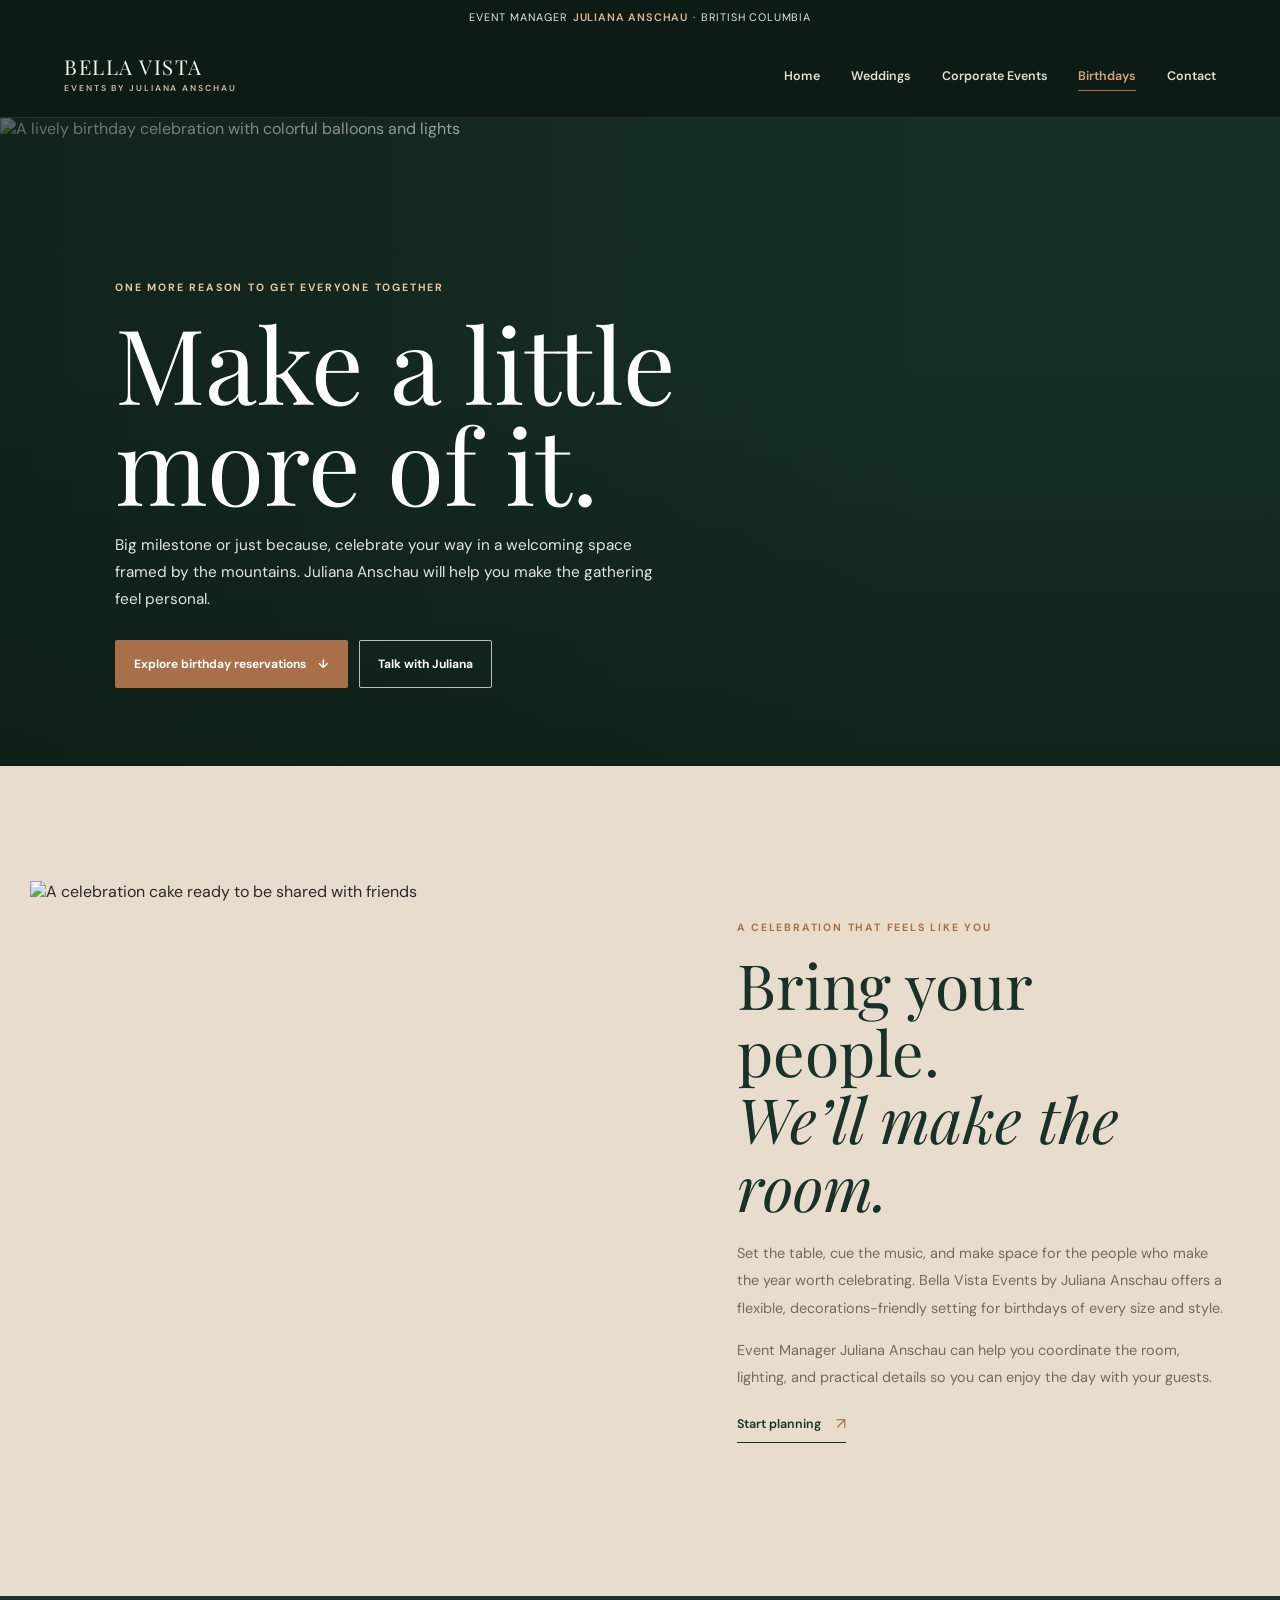
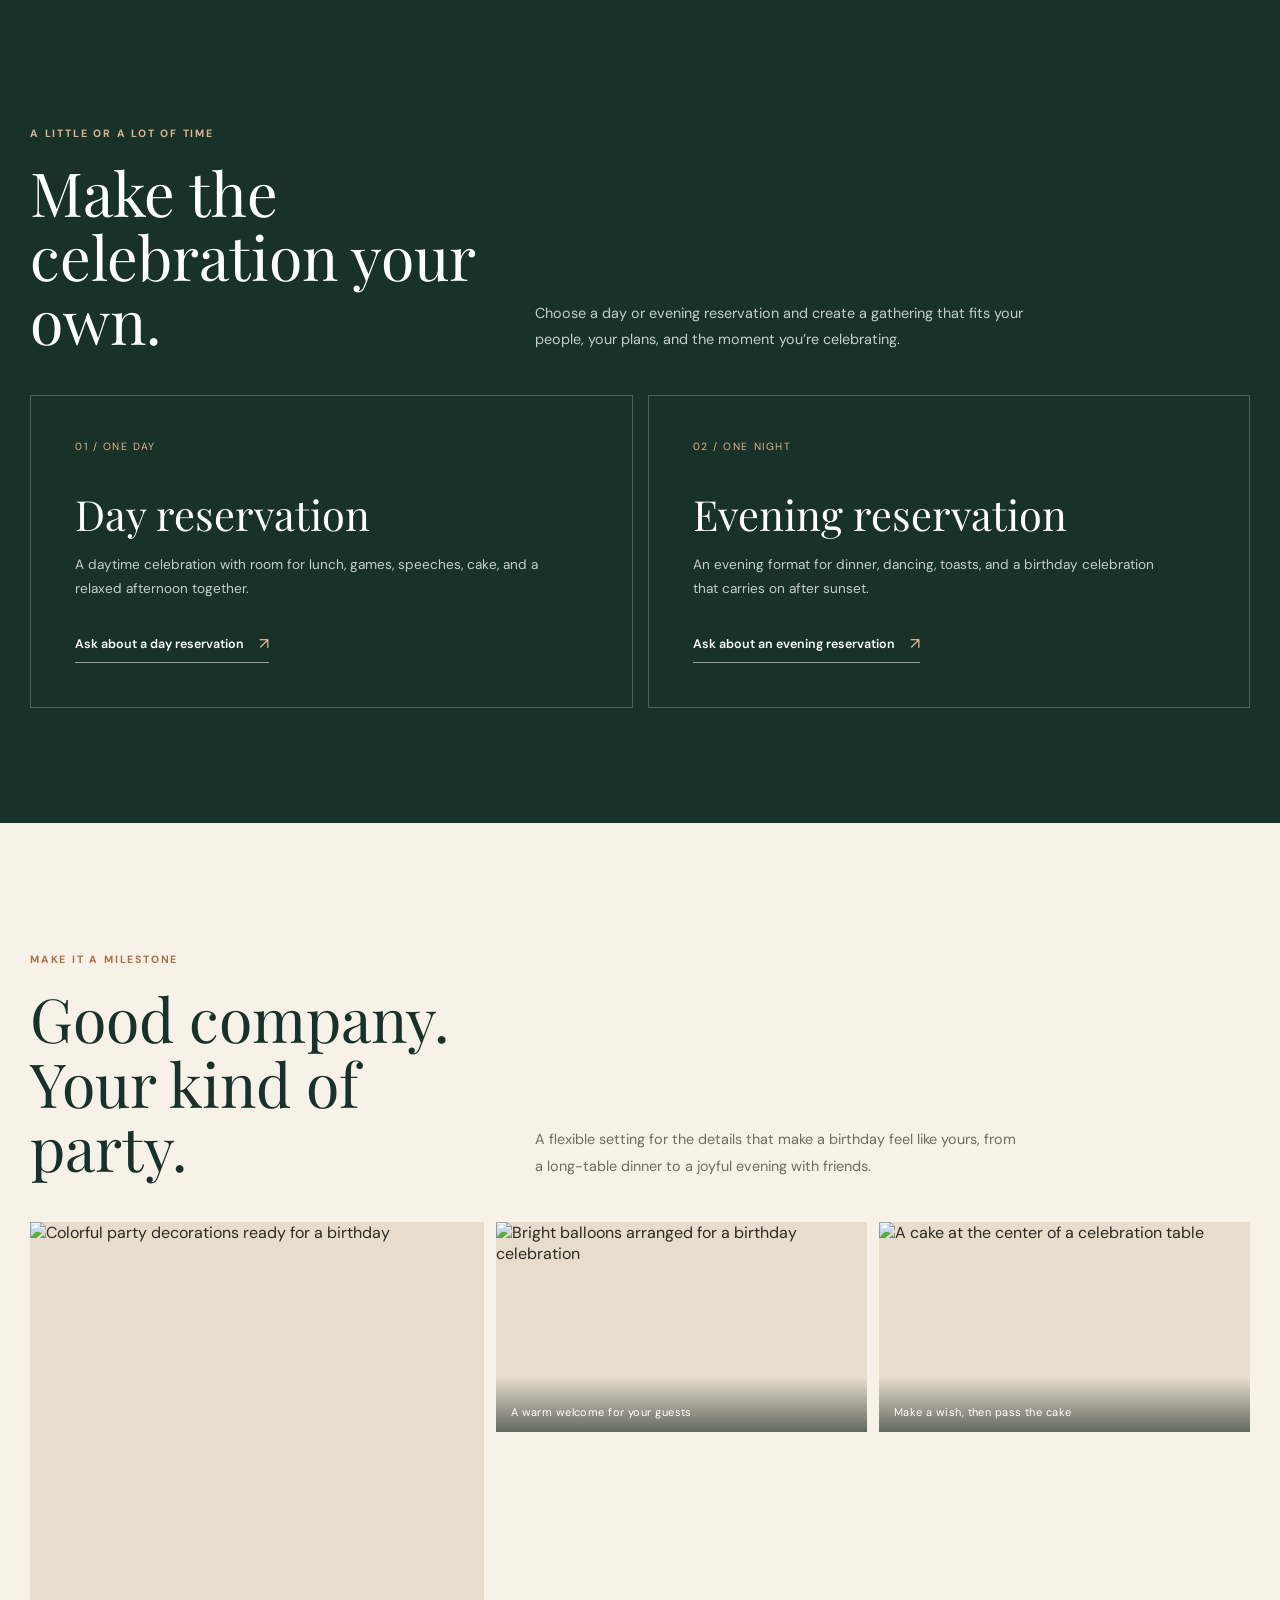
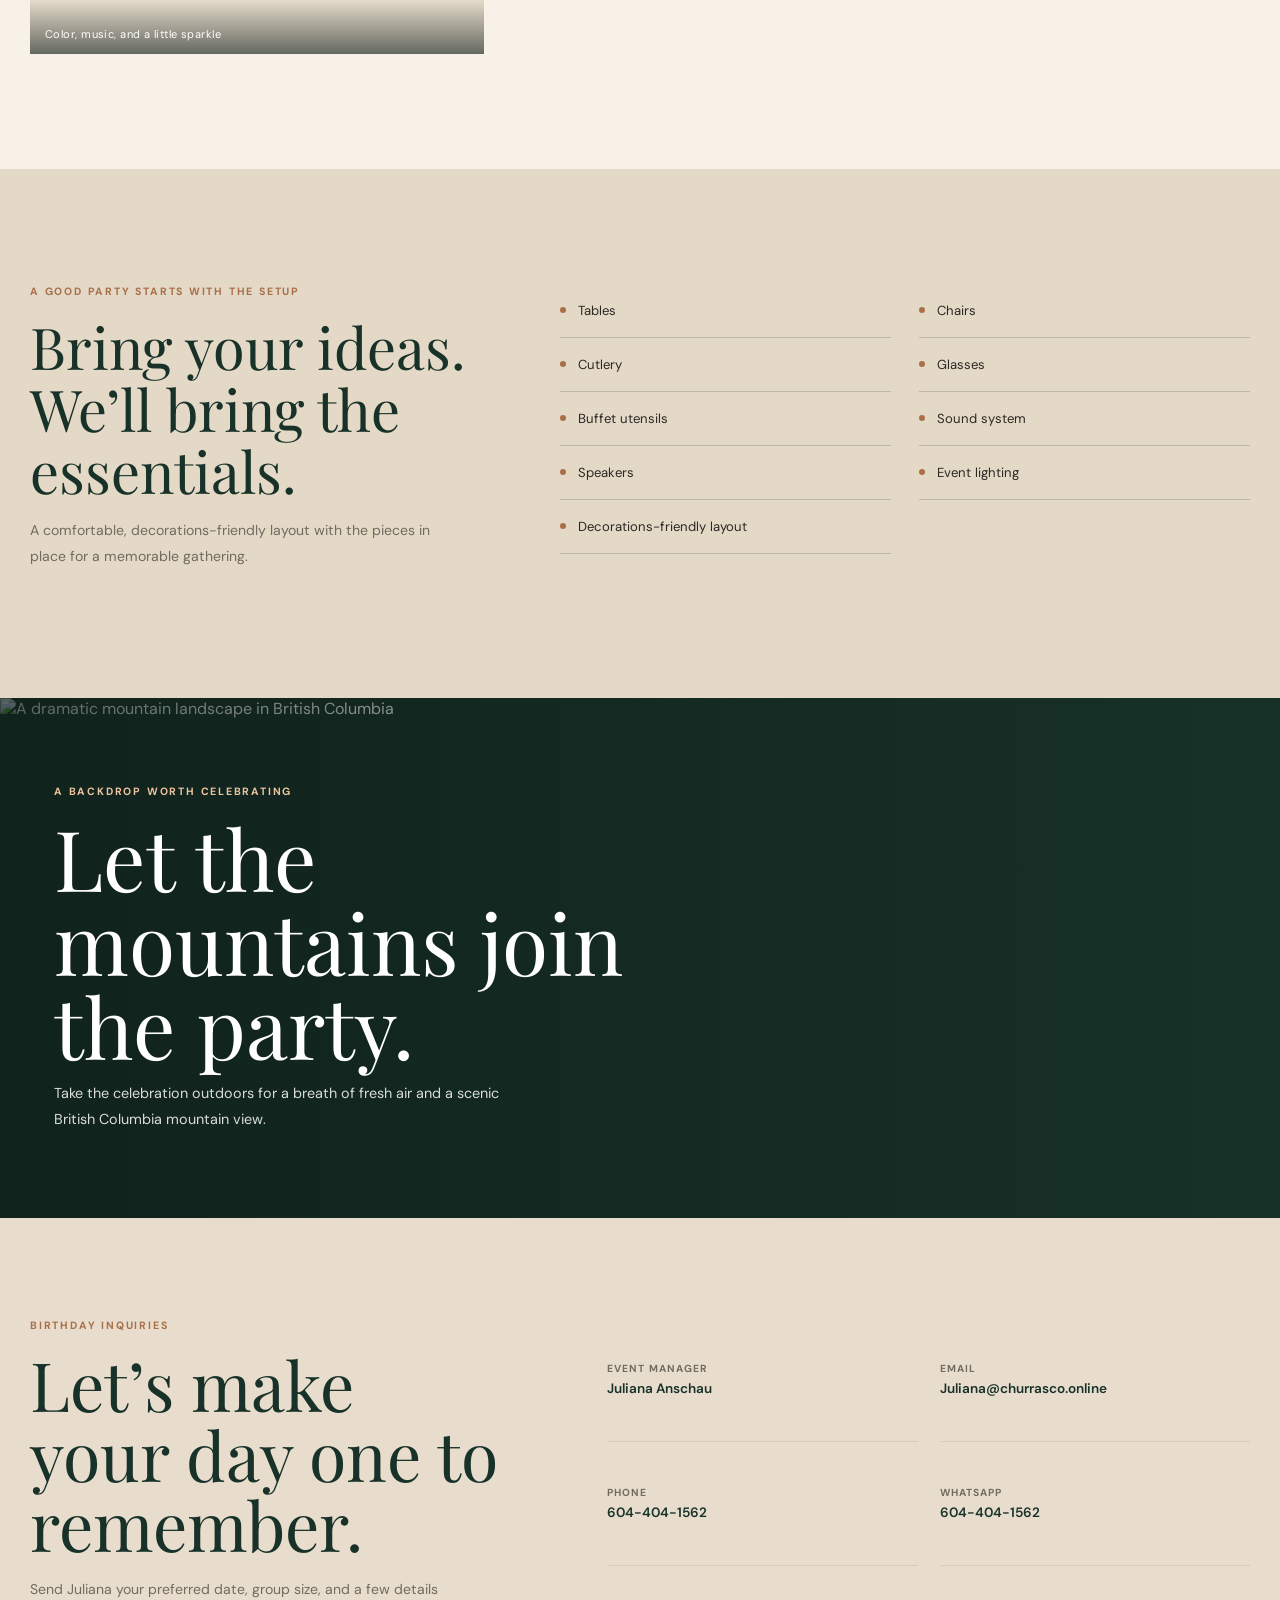
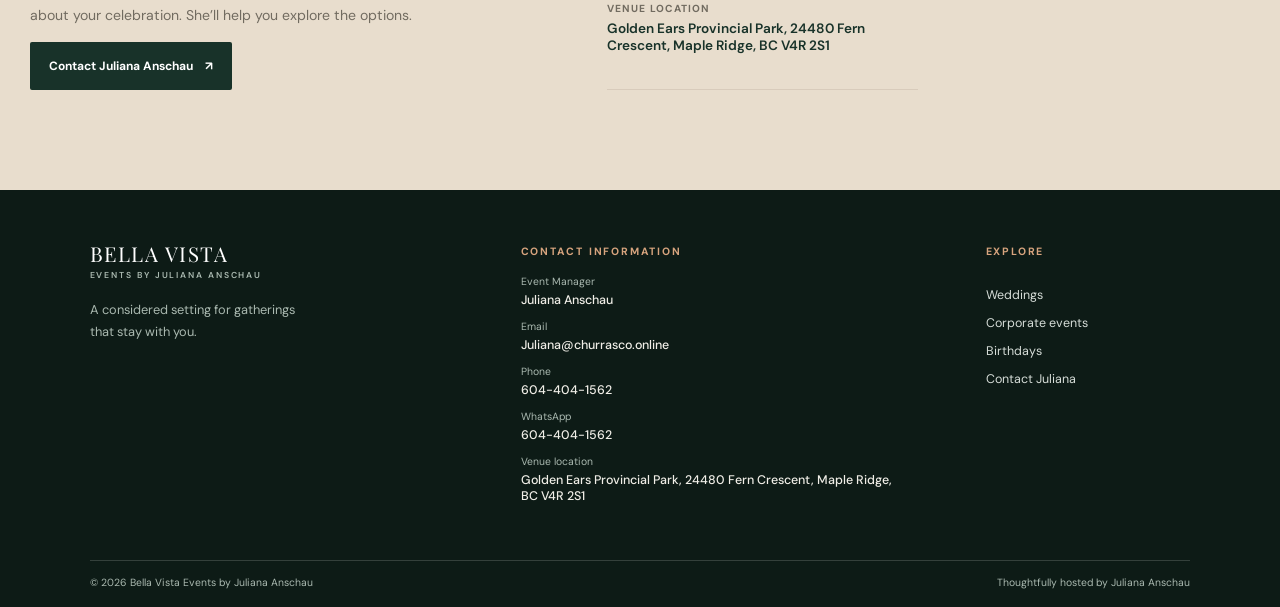
==== birthdays.html @ 1ad4fa15 "Update Daymark interface and add events functionality" ====
<!DOCTYPE html>
<html lang="en">
<head>
  <meta charset="UTF-8" />
  <meta name="viewport" content="width=device-width, initial-scale=1.0" />
  <meta name="theme-color" content="#172e27" />
  <meta name="description" content="Celebrate a milestone at Alder & Summit, a British Columbia birthday venue with mountain views and thoughtful event support from Juliana Anschau." />
  <title>Birthdays | Alder & Summit</title>
  <link rel="preconnect" href="https://fonts.googleapis.com" />
  <link rel="preconnect" href="https://fonts.gstatic.com" crossorigin />
  <link href="https://fonts.googleapis.com/css2?family=DM+Sans:wght@400;500;600;700&family=Playfair+Display:wght@400;500;600&display=swap" rel="stylesheet" />
  <link rel="stylesheet" href="venue.css" />
</head>
<body>
  <div class="manager-banner">Event Manager <strong>Juliana Anschau</strong><span> · </span>British Columbia</div>
  <header class="site-header">
    <a class="wordmark" href="index.html" aria-label="Alder and Summit home"><span class="wordmark-main">ALDER <i>&</i> SUMMIT</span><span class="wordmark-sub">BRITISH COLUMBIA</span></a>
    <button class="menu-toggle" type="button" aria-expanded="false" aria-controls="mainNav"><span class="menu-icon" aria-hidden="true"></span><span>Menu</span></button>
    <nav class="main-nav" id="mainNav" aria-label="Main navigation"><a href="index.html">Home</a><a href="weddings.html">Weddings</a><a href="corporate.html">Corporate Events</a><a class="is-current" href="birthdays.html" aria-current="page">Birthdays</a><a href="contact.html">Contact</a></nav>
  </header>
  <main>
    <section class="page-hero">
      <img src="https://images.unsplash.com/photo-1530103862676-de8c9debad1d?auto=format&amp;fit=crop&amp;w=2200&amp;q=90" alt="A lively birthday celebration with colorful balloons and lights" fetchpriority="high" />
      <div class="page-hero-content"><p class="eyebrow">ONE MORE REASON TO GET EVERYONE TOGETHER</p><h1>Make a little<br />more of it.</h1><p>Big milestone or just because, celebrate your way in a welcoming space framed by the mountains. Juliana Anschau will help you make the gathering feel personal.</p><div class="hero-actions"><a class="button" href="#packages">Explore birthday reservations <span aria-hidden="true">↓</span></a><a class="button button-outline" href="#contact">Talk with Juliana</a></div></div>
    </section>

    <section class="content-section story-section"><div class="section-inner story-grid"><img class="story-image" src="https://images.unsplash.com/photo-1464366400600-7168b8af9bc3?auto=format&amp;fit=crop&amp;w=1200&amp;q=85" alt="A celebration cake ready to be shared with friends" loading="lazy" /><div class="story-copy"><p class="eyebrow">A CELEBRATION THAT FEELS LIKE YOU</p><h2>Bring your people.<br /><em>We’ll make the room.</em></h2><p>Set the table, cue the music, and make space for the people who make the year worth celebrating. Alder & Summit offers a flexible, decorations-friendly setting for birthdays of every size and style.</p><p>Event Manager Juliana Anschau can help you coordinate the room, lighting, and practical details so you can enjoy the day with your guests.</p><a class="text-link text-link-dark" href="contact.html?event=birthday">Start planning <b aria-hidden="true">↗</b></a></div></div></section>

    <section class="content-section packages-section" id="packages"><div class="section-inner"><div class="section-heading"><p class="eyebrow">A LITTLE OR A LOT OF TIME</p><h2>Make the celebration your own.</h2><p class="section-heading-copy">Choose a day or evening reservation and create a gathering that fits your people, your plans, and the moment you’re celebrating.</p></div><div class="package-grid"><article class="package-card"><span class="package-number">01 / ONE DAY</span><h3>Day reservation</h3><p>A daytime celebration with room for lunch, games, speeches, cake, and a relaxed afternoon together.</p><a class="text-link" href="contact.html?event=birthday&amp;package=one-day">Ask about a day reservation <b aria-hidden="true">↗</b></a></article><article class="package-card"><span class="package-number">02 / ONE NIGHT</span><h3>Evening reservation</h3><p>An evening format for dinner, dancing, toasts, and a birthday celebration that carries on after sunset.</p><a class="text-link" href="contact.html?event=birthday&amp;package=one-night">Ask about an evening reservation <b aria-hidden="true">↗</b></a></article></div></div></section>

    <section class="content-section gallery-section"><div class="section-inner"><div class="section-heading"><p class="eyebrow">MAKE IT A MILESTONE</p><h2>Good company. Your kind of party.</h2><p class="section-heading-copy">A flexible setting for the details that make a birthday feel like yours, from a long-table dinner to a joyful evening with friends.</p></div><div class="gallery-grid"><figure><img src="https://images.unsplash.com/photo-1513151233558-d860c5398176?auto=format&amp;fit=crop&amp;w=1200&amp;q=85" alt="Colorful party decorations ready for a birthday" loading="lazy" /><figcaption>Color, music, and a little sparkle</figcaption></figure><figure><img src="https://images.unsplash.com/photo-1530103862676-de8c9debad1d?auto=format&amp;fit=crop&amp;w=900&amp;q=85" alt="Bright balloons arranged for a birthday celebration" loading="lazy" /><figcaption>A warm welcome for your guests</figcaption></figure><figure><img src="https://images.unsplash.com/photo-1464366400600-7168b8af9bc3?auto=format&amp;fit=crop&amp;w=900&amp;q=85" alt="A cake at the center of a celebration table" loading="lazy" /><figcaption>Make a wish, then pass the cake</figcaption></figure></div></div></section>

    <section class="content-section amenities-section"><div class="section-inner amenity-layout"><div class="amenity-intro"><p class="eyebrow">A GOOD PARTY STARTS WITH THE SETUP</p><h2>Bring your ideas. We’ll bring the essentials.</h2><p>A comfortable, decorations-friendly layout with the pieces in place for a memorable gathering.</p></div><ul class="amenity-list"><li>Tables</li><li>Chairs</li><li>Cutlery</li><li>Glasses</li><li>Buffet utensils</li><li>Sound system</li><li>Speakers</li><li>Event lighting</li><li>Decorations-friendly layout</li></ul></div></section>

    <section class="mountain-section"><img src="https://images.unsplash.com/photo-1500530855697-b586d89ba3ee?auto=format&amp;fit=crop&amp;w=2000&amp;q=85" alt="A dramatic mountain landscape in British Columbia" loading="lazy" /><div class="mountain-copy"><p class="eyebrow">A BACKDROP WORTH CELEBRATING</p><h2>Let the mountains join the party.</h2><p>Take the celebration outdoors for a breath of fresh air and a scenic British Columbia mountain view.</p></div></section>

    <section class="contact-section" id="contact"><div class="contact-layout section-inner"><div class="contact-copy"><p class="eyebrow">BIRTHDAY INQUIRIES</p><h2>Let’s make your day one to remember.</h2><p>Send Juliana your preferred date, group size, and a few details about your celebration. She’ll help you explore the options.</p><a class="button button-dark" href="contact.html?event=birthday">Contact Juliana Anschau <span aria-hidden="true">↗</span></a></div><ul class="contact-details" aria-label="Contact Information"><li><span>Event Manager</span><strong>Juliana Anschau</strong></li><li><span>Email</span><a href="mailto:?subject=Birthday%20inquiry">[insert email address]</a></li><li><span>Phone</span><a href="tel:">[insert phone number]</a></li><li><span>WhatsApp</span><a href="https://wa.me/" target="_blank" rel="noopener">[insert WhatsApp number]</a></li><li><span>Venue location</span><strong>[insert location], British Columbia</strong></li></ul></div></section>
  </main>
  <footer class="site-footer"><div class="footer-main"><div class="footer-brand"><a class="wordmark wordmark-light" href="index.html"><span class="wordmark-main">ALDER <i>&</i> SUMMIT</span><span class="wordmark-sub">BRITISH COLUMBIA</span></a><p>A considered setting for gatherings that stay with you.</p></div><div class="footer-contact"><p class="eyebrow">CONTACT INFORMATION</p><p><span>Event Manager</span><strong>Juliana Anschau</strong></p><p><span>Email</span><strong>[insert email address]</strong></p><p><span>Phone</span><strong>[insert phone number]</strong></p><p><span>WhatsApp</span><strong>[insert WhatsApp number]</strong></p><p><span>Venue location</span><strong>[insert location], British Columbia</strong></p></div><div class="footer-links"><p class="eyebrow">EXPLORE</p><a href="weddings.html">Weddings</a><a href="corporate.html">Corporate events</a><a href="birthdays.html">Birthdays</a><a href="contact.html">Contact Juliana</a></div></div><div class="footer-bottom"><span>© <span data-year></span> Alder & Summit</span><span>Thoughtfully hosted by Juliana Anschau</span></div></footer>
  <script src="site.js"></script>
</body>
</html>
---- venue.css ----
:root {
  color-scheme: light;
  --forest: #183229;
  --forest-deep: #0d1b16;
  --moss: #655b4b;
  --copper: #a96f49;
  --coral: #b66c55;
  --ink: #2b2924;
  --muted: #716b60;
  --paper: #f7f1e7;
  --linen: #e8ddcd;
  --line: #d8cbbb;
  font-family: "DM Sans", sans-serif;
  color: var(--ink);
  background: var(--paper);
  font-synthesis: none;
  text-rendering: optimizeLegibility;
}

*, *::before, *::after { box-sizing: border-box; }
html { scroll-behavior: smooth; }
body { min-width: 320px; margin: 0; background: var(--paper); }
img { display: block; width: 100%; }
a { color: inherit; }
button, input, select, textarea { font: inherit; }
button, select { cursor: pointer; }
a:focus-visible, button:focus-visible, input:focus-visible, select:focus-visible, textarea:focus-visible { outline: 3px solid #d5a77f; outline-offset: 3px; }

.manager-banner {
  display: flex;
  min-height: 34px;
  align-items: center;
  justify-content: center;
  gap: 5px;
  padding: 6px 16px;
  background: var(--forest-deep);
  color: #e7e5d9;
  font-size: 0.68rem;
  letter-spacing: 0.075em;
  text-align: center;
  text-transform: uppercase;
}
.manager-banner strong { color: #e1b58d; font-weight: 600; }

.site-header {
  position: relative;
  z-index: 5;
  display: flex;
  min-height: 84px;
  align-items: center;
  justify-content: space-between;
  gap: 30px;
  padding: 12px clamp(22px, 5vw, 78px);
  border-bottom: 1px solid rgb(255 255 255 / 10%);
  background: var(--forest-deep);
}
.wordmark { display: inline-flex; flex-direction: column; gap: 4px; color: var(--paper); text-decoration: none; }
.wordmark-main { font-family: "Playfair Display", Georgia, serif; font-size: 1.28rem; letter-spacing: 0.075em; line-height: 1; }
.wordmark-main i { color: var(--copper); font-style: normal; }
.wordmark-sub { color: #c9bba8; font-size: 0.54rem; font-weight: 600; letter-spacing: 0.22em; }
.main-nav { display: flex; align-items: center; gap: clamp(16px, 2.4vw, 34px); }
.main-nav a { position: relative; padding: 8px 0; color: #e5ddd1; font-size: 0.78rem; font-weight: 600; text-decoration: none; transition: color 160ms ease; }
.main-nav a:hover, .main-nav a.is-current { color: #d7a477; }
.main-nav a.is-current::after { position: absolute; right: 0; bottom: 1px; left: 0; height: 1px; background: var(--copper); content: ""; }
.menu-toggle { display: none; }

.home-intro {
  display: grid;
  grid-template-columns: minmax(0, 1.35fr) minmax(230px, 0.65fr);
  align-items: end;
  gap: 50px;
  max-width: none;
  margin: 0;
  padding: clamp(48px, 7vw, 96px) clamp(24px, 8vw, 128px) clamp(34px, 5vw, 62px);
  background: var(--forest);
}
.eyebrow { margin: 0 0 15px; color: var(--copper); font-size: 0.66rem; font-weight: 700; letter-spacing: 0.17em; line-height: 1.5; text-transform: uppercase; }
h1, h2, h3, h4, p { margin-top: 0; }
h1, h2, h3 { font-family: "Playfair Display", Georgia, serif; font-weight: 400; letter-spacing: 0; }
.home-intro .eyebrow { color: #d7a477; }
.home-intro h1 { max-width: 780px; margin-bottom: 0; color: var(--paper); font-size: 5.25rem; line-height: 0.99; }
.home-intro h1 em { color: #d3a078; font-weight: 400; }
.host-note h2 em { color: var(--copper); font-weight: 400; }
.home-intro-copy { max-width: 360px; margin: 0 0 7px; color: #d3c9ba; font-size: 0.93rem; line-height: 1.8; }

.event-grid { display: grid; grid-template-columns: repeat(3, minmax(0, 1fr)); gap: 12px; padding: 0 12px; }
.event-card { position: relative; display: flex; min-height: min(57vw, 570px); flex-direction: column; justify-content: space-between; overflow: hidden; background: var(--forest); color: #fff; text-decoration: none; isolation: isolate; }
.event-card::after { position: absolute; z-index: -1; inset: 0; background: linear-gradient(180deg, rgb(9 20 17 / 12%) 0%, rgb(10 24 20 / 4%) 28%, rgb(10 24 20 / 78%) 100%); content: ""; transition: background 250ms ease; }
.event-card img { position: absolute; z-index: -2; inset: 0; width: 100%; height: 100%; object-fit: cover; transition: transform 650ms cubic-bezier(.2,.7,.2,1); }
.event-card:hover img { transform: scale(1.045); }
.event-card-index { padding: 25px 27px; color: #fff; font-size: 0.62rem; font-weight: 600; letter-spacing: 0.15em; }
.event-card-content { padding: 24px clamp(18px, 2.6vw, 36px) 32px; }
.event-card-content p { margin: 0 0 9px; color: #ead9c8; font-size: 0.72rem; letter-spacing: 0.09em; text-transform: uppercase; }
.event-card h2 { margin: 0 0 22px; color: #fff; font-size: 3rem; line-height: 1.02; }
.text-link { display: inline-flex; min-height: 37px; align-items: center; gap: 15px; border-bottom: 1px solid rgb(255 255 255 / 55%); color: #fff; font-size: 0.78rem; font-weight: 600; text-decoration: none; transition: gap 160ms ease; }
.text-link:hover { gap: 21px; }
.text-link b { color: #e9bd96; font-size: 1rem; font-weight: 400; }

.host-note { display: grid; grid-template-columns: 1.05fr 0.95fr; align-items: center; gap: clamp(36px, 8vw, 120px); max-width: 1380px; margin: 0 auto; padding: clamp(64px, 10vw, 140px) clamp(24px, 8vw, 120px); }
.host-note-image { position: relative; min-height: 430px; }
.host-note-image img { position: absolute; inset: 0; height: 100%; object-fit: cover; }
.host-note-image span { position: absolute; right: 0; bottom: 0; max-width: 100%; padding: 12px 15px; background: var(--forest-deep); color: white; font-size: 0.6rem; letter-spacing: 0.12em; line-height: 1.6; text-align: right; }
.host-note-image span a { color: inherit; }
.host-note-copy { max-width: 460px; }
.host-note h2 { margin-bottom: 22px; color: var(--forest); font-size: 3.65rem; line-height: 1.1; }
.host-note-copy > p:not(.eyebrow) { margin-bottom: 24px; color: var(--muted); font-size: 0.9rem; line-height: 1.9; }
.text-link-dark { border-color: var(--forest); color: var(--forest); }
.text-link-dark b { color: var(--copper); }

/* Shared event-page structure */
.page-hero { position: relative; display: flex; min-height: min(72vh, 760px); align-items: flex-end; overflow: hidden; background: var(--forest); color: #fff; isolation: isolate; }
.page-hero::after { position: absolute; z-index: -1; inset: 0; background: linear-gradient(90deg, rgb(12 27 22 / 65%) 0%, rgb(12 27 22 / 18%) 72%), linear-gradient(0deg, rgb(12 27 22 / 56%) 0%, transparent 62%); content: ""; }
.page-hero > img { position: absolute; z-index: -2; inset: 0; width: 100%; height: 100%; object-fit: cover; }
.page-hero-content { width: min(100%, 1440px); margin: 0 auto; padding: 80px clamp(24px, 9vw, 136px) 78px; }
.page-hero .eyebrow { color: #edc49f; }
.page-hero h1 { max-width: 780px; margin: 0 0 18px; color: #fff; font-size: 6.5rem; line-height: 0.98; }
.page-hero-content > p:not(.eyebrow) { max-width: 560px; margin-bottom: 27px; color: rgb(255 255 255 / 88%); font-size: 0.96rem; line-height: 1.75; }
.hero-actions { display: flex; flex-wrap: wrap; gap: 11px; }
.button { display: inline-flex; min-height: 48px; align-items: center; justify-content: center; gap: 12px; padding: 12px 18px; border: 1px solid transparent; border-radius: 2px; background: var(--copper); color: white; font-size: 0.75rem; font-weight: 700; text-align: center; text-decoration: none; transition: background 160ms ease, color 160ms ease, border-color 160ms ease; }
.button:hover { background: #865538; }
.button-outline { border-color: rgb(255 255 255 / 70%); background: transparent; }
.button-outline:hover { border-color: #fff; background: #fff; color: var(--forest); }
.button-dark { background: var(--forest); }
.button-dark:hover { background: var(--forest-deep); }

.content-section { padding: clamp(65px, 9vw, 120px) 24px; }
.section-inner { width: min(100%, 1220px); margin: 0 auto; }
.section-heading { display: grid; grid-template-columns: 0.78fr 1.22fr; align-items: end; gap: 48px; margin-bottom: 42px; }
.section-heading h2 { max-width: 530px; margin: 0; color: var(--forest); font-size: 3.8rem; line-height: 1.06; }
.section-heading-copy { max-width: 490px; margin: 0; color: var(--muted); font-size: 0.9rem; line-height: 1.85; }
.section-heading .eyebrow { grid-column: 1 / -1; margin-bottom: -30px; }
.story-section { background: var(--linen); }
.story-grid { display: grid; grid-template-columns: 1fr 0.85fr; align-items: center; gap: clamp(40px, 8vw, 120px); }
.story-image { height: min(57vw, 600px); min-height: 360px; object-fit: cover; }
.story-copy { max-width: 490px; }
.story-copy h2 { margin-bottom: 20px; color: var(--forest); font-size: 3.9rem; line-height: 1.08; }
.story-copy p:not(.eyebrow) { color: var(--muted); font-size: 0.9rem; line-height: 1.9; }

.packages-section { background: var(--forest); color: #fff; }
.packages-section .section-heading h2 { color: #fff; }
.packages-section .section-heading-copy { color: #c5d0c9; }
.packages-section .eyebrow { color: #e1b58d; }
.package-grid { display: grid; grid-template-columns: repeat(2, minmax(0, 1fr)); gap: 15px; }
.package-card { display: flex; min-height: 310px; flex-direction: column; align-items: flex-start; padding: clamp(24px, 4vw, 44px); border: 1px solid rgb(255 255 255 / 23%); }
.package-number { margin-bottom: 33px; color: #e1b58d; font-size: 0.65rem; letter-spacing: 0.15em; }
.package-card h3 { margin: 0 0 12px; color: white; font-size: 2.6rem; }
.package-card p { max-width: 480px; margin-bottom: 24px; color: #c5d0c9; font-size: 0.85rem; line-height: 1.8; }
.package-card .text-link { margin-top: auto; }

.gallery-section { background: var(--paper); }
.gallery-grid { display: grid; grid-template-columns: 1.1fr 0.9fr 0.9fr; grid-template-rows: 210px 210px; gap: 12px; }
.gallery-grid figure { position: relative; min-width: 0; margin: 0; overflow: hidden; background: var(--linen); }
.gallery-grid figure:first-child { grid-row: span 2; }
.gallery-grid img { width: 100%; height: 100%; object-fit: cover; transition: transform 500ms ease; }
.gallery-grid figure:hover img { transform: scale(1.035); }
.gallery-grid figcaption { position: absolute; right: 0; bottom: 0; left: 0; padding: 28px 15px 13px; background: linear-gradient(transparent, rgb(12 27 22 / 60%)); color: white; font-size: 0.69rem; letter-spacing: 0.04em; }

.amenities-section { background: #e4d8c6; }
.amenity-layout { display: grid; grid-template-columns: 0.8fr 1.2fr; gap: 70px; align-items: start; }
.amenity-intro h2 { margin: 0 0 17px; color: var(--forest); font-size: 3.6rem; line-height: 1.08; }
.amenity-intro p:not(.eyebrow) { max-width: 400px; color: var(--muted); font-size: 0.88rem; line-height: 1.8; }
.amenity-list { display: grid; grid-template-columns: repeat(2, minmax(0, 1fr)); gap: 0 28px; margin: 0; padding: 0; list-style: none; }
.amenity-list li { display: flex; min-height: 54px; align-items: center; gap: 12px; border-bottom: 1px solid rgb(24 50 41 / 19%); color: var(--ink); font-size: 0.82rem; }
.amenity-list li::before { width: 6px; height: 6px; flex: 0 0 6px; border-radius: 50%; background: var(--copper); content: ""; }

.mountain-section { position: relative; display: flex; min-height: 520px; align-items: center; overflow: hidden; background: var(--forest); color: #fff; isolation: isolate; }
.mountain-section::after { position: absolute; z-index: -1; inset: 0; background: linear-gradient(90deg, rgb(12 27 22 / 68%), rgb(12 27 22 / 5%)); content: ""; }
.mountain-section > img { position: absolute; z-index: -2; inset: 0; width: 100%; height: 100%; object-fit: cover; }
.mountain-copy { width: min(100%, 1220px); margin: 0 auto; padding: 70px 24px; }
.mountain-copy .eyebrow { color: #edc49f; }
.mountain-copy h2 { max-width: 620px; margin: 0 0 14px; color: #fff; font-size: 5.25rem; line-height: 1; }
.mountain-copy p:not(.eyebrow) { max-width: 480px; margin-bottom: 0; color: rgb(255 255 255 / 84%); font-size: 0.9rem; line-height: 1.8; }

.contact-section { padding: clamp(60px, 8vw, 100px) 24px; background: var(--linen); }
.contact-layout { display: grid; grid-template-columns: 0.85fr 1.15fr; gap: clamp(36px, 8vw, 110px); }
.contact-copy h2 { margin: 0 0 17px; color: var(--forest); font-size: 4.25rem; line-height: 1.03; }
.contact-copy > p:not(.eyebrow) { max-width: 420px; color: var(--muted); font-size: 0.88rem; line-height: 1.85; }
.contact-details { display: grid; grid-template-columns: 1fr 1fr; gap: 0 22px; margin: 0; padding: 0; list-style: none; }
.contact-details li { display: flex; min-height: 68px; flex-direction: column; justify-content: center; gap: 5px; border-bottom: 1px solid var(--line); }
.contact-details span { color: var(--muted); font-size: 0.64rem; font-weight: 700; letter-spacing: 0.1em; text-transform: uppercase; }
.contact-details strong, .contact-details a { color: var(--forest); font-size: 0.85rem; font-weight: 600; text-decoration: none; overflow-wrap: anywhere; }
.contact-details a:hover { color: var(--copper); }
.contact-actions { display: flex; flex-wrap: wrap; gap: 10px; margin-top: 23px; }
.contact-actions .button { min-height: 43px; }

.site-footer { padding: 54px clamp(24px, 7vw, 100px) 18px; background: var(--forest-deep); color: #fff; }
.footer-main { display: grid; grid-template-columns: 1fr 1.1fr 0.6fr; gap: clamp(35px, 7vw, 100px); max-width: 1320px; margin: 0 auto; padding-bottom: 44px; }
.wordmark-light { color: #fff; }
.wordmark-light .wordmark-sub { color: #aab9b0; }
.footer-brand > p { max-width: 230px; margin: 18px 0 0; color: #aab9b0; font-size: 0.8rem; line-height: 1.75; }
.site-footer .eyebrow { margin-bottom: 15px; color: #d7a47e; }
.footer-contact > p:not(.eyebrow) { display: flex; flex-direction: column; gap: 4px; margin-bottom: 12px; }
.footer-contact > p span { color: #aab9b0; font-size: 0.65rem; }
.footer-contact > p strong { color: #f0eee7; font-size: 0.78rem; font-weight: 500; overflow-wrap: anywhere; }
.footer-links { display: flex; flex-direction: column; align-items: flex-start; gap: 12px; }
.footer-links a { color: #d6ddd8; font-size: 0.78rem; text-decoration: none; }
.footer-links a:hover { color: #e1b58d; }
.footer-bottom { display: flex; justify-content: space-between; gap: 12px; max-width: 1320px; margin: 0 auto; padding-top: 15px; border-top: 1px solid rgb(255 255 255 / 16%); color: #aab9b0; font-size: 0.65rem; }

.contact-page-intro { padding: clamp(55px, 8vw, 100px) 24px 44px; }
.contact-page-intro .section-inner { display: grid; grid-template-columns: 1fr 0.6fr; align-items: end; gap: 40px; }
.contact-page-intro h1 { max-width: 740px; margin: 0; color: var(--forest); font-size: 6.2rem; line-height: 0.98; }
.contact-page-intro > .section-inner > p { max-width: 360px; margin-bottom: 4px; color: var(--muted); font-size: 0.9rem; line-height: 1.8; }
.contact-page-main { padding: 0 24px 90px; }
.contact-page-grid { display: grid; grid-template-columns: 0.85fr 1.15fr; gap: 18px; width: min(100%, 1220px); margin: 0 auto; }
.contact-manager-card { padding: clamp(25px, 4vw, 46px); background: var(--forest); color: #fff; }
.contact-manager-card .eyebrow { color: #e1b58d; }
.contact-manager-card h2 { margin: 0 0 26px; color: #fff; font-size: 2.4rem; }
.contact-manager-card .contact-details { grid-template-columns: 1fr; }
.contact-manager-card .contact-details li { border-color: rgb(255 255 255 / 18%); }
.contact-manager-card .contact-details span { color: #b7c5bd; }
.contact-manager-card .contact-details strong, .contact-manager-card .contact-details a { color: #f4eee5; }
.contact-form-panel { padding: clamp(25px, 4vw, 46px); background: var(--linen); }
.contact-form-panel h2 { margin: 0 0 23px; color: var(--forest); font-size: 2.1rem; }
.inquiry-form { display: grid; grid-template-columns: repeat(2, minmax(0, 1fr)); gap: 15px; }
.form-field { display: flex; min-width: 0; flex-direction: column; gap: 7px; }
.form-field.full { grid-column: 1 / -1; }
.form-field label { color: #534a3e; font-size: 0.69rem; font-weight: 700; letter-spacing: 0.06em; text-transform: uppercase; }
.form-field input, .form-field select, .form-field textarea { width: 100%; min-height: 45px; padding: 11px 12px; border: 1px solid #d2c4b1; border-radius: 2px; background: var(--paper); color: var(--ink); font-size: 0.82rem; }
.form-field textarea { min-height: 118px; resize: vertical; }
.form-field input::placeholder, .form-field textarea::placeholder { color: #929a91; }
.inquiry-form .button { justify-self: start; }
.form-status { grid-column: 1 / -1; min-height: 1em; margin: 0; color: var(--forest); font-size: 0.78rem; }

@media (max-width: 900px) {
  .site-header { gap: 18px; }
  .main-nav { gap: 14px; }
  .main-nav a { font-size: 0.72rem; }
  .home-intro h1 { font-size: 4.1rem; }
  .event-card { min-height: 470px; }
  .event-card h2 { font-size: 2.45rem; }
  .page-hero h1 { font-size: 5.25rem; }
  .section-heading h2, .story-copy h2 { font-size: 3.15rem; }
  .host-note h2, .amenity-intro h2 { font-size: 3rem; }
  .mountain-copy h2 { font-size: 4.25rem; }
  .contact-copy h2 { font-size: 3.6rem; }
  .contact-page-intro h1 { font-size: 5.2rem; }
  .section-heading { gap: 28px; }
  .gallery-grid { grid-template-rows: 170px 170px; }
}

@media (max-width: 720px) {
  .manager-banner { min-height: 32px; font-size: 0.59rem; }
  .site-header { min-height: 73px; padding: 11px 20px; }
  .menu-toggle { display: inline-flex; min-height: 40px; align-items: center; gap: 9px; padding: 7px 10px; border: 1px solid rgb(255 255 255 / 25%); border-radius: 2px; background: transparent; color: var(--paper); font-size: 0.73rem; font-weight: 700; }
  .menu-icon, .menu-icon::before, .menu-icon::after { display: block; width: 16px; height: 1px; background: currentColor; }
  .menu-icon { position: relative; }
  .menu-icon::before, .menu-icon::after { position: absolute; left: 0; content: ""; }
  .menu-icon::before { top: -5px; }
  .menu-icon::after { top: 5px; }
  .main-nav { position: absolute; top: 100%; right: 0; left: 0; display: none; align-items: stretch; gap: 0; padding: 8px 20px 17px; border-bottom: 1px solid rgb(255 255 255 / 15%); background: var(--forest-deep); box-shadow: 0 12px 18px rgb(13 27 22 / 24%); }
  .main-nav.is-open { display: flex; flex-direction: column; }
  .main-nav a { padding: 12px 3px; border-bottom: 1px solid rgb(255 255 255 / 12%); color: #e5ddd1; font-size: 0.82rem; }
  .main-nav a.is-current::after { right: auto; width: 32px; }
  .home-intro { grid-template-columns: 1fr; gap: 20px; padding: 53px 23px 34px; }
  .home-intro h1 { max-width: 580px; font-size: 3.8rem; }
  .home-intro-copy { max-width: 510px; font-size: 0.87rem; }
  .event-grid { grid-template-columns: 1fr; gap: 10px; padding: 0 10px; }
  .event-card { min-height: 68svh; max-height: 650px; }
  .event-card-content { padding: 20px 24px 27px; }
  .event-card h2 { font-size: 3.6rem; }
  .host-note { grid-template-columns: 1fr; gap: 31px; padding: 65px 23px; }
  .host-note-image { min-height: 330px; }
  .host-note-copy { max-width: 560px; }
  .page-hero { min-height: 690px; min-height: 76svh; }
  .page-hero-content { padding: 60px 24px 52px; }
  .page-hero h1 { font-size: 4.25rem; }
  .page-hero-content > p:not(.eyebrow) { font-size: 0.87rem; }
  .content-section { padding: 68px 22px; }
  .section-heading { grid-template-columns: 1fr; gap: 16px; margin-bottom: 30px; }
  .section-heading .eyebrow { grid-column: auto; margin-bottom: 0; }
  .section-heading h2 { font-size: 2.8rem; }
  .section-heading-copy { font-size: 0.85rem; }
  .story-grid { grid-template-columns: 1fr; gap: 30px; }
  .story-image { height: 430px; min-height: 0; }
  .story-copy h2 { font-size: 2.8rem; }
  .package-grid { grid-template-columns: 1fr; }
  .package-card { min-height: 275px; }
  .gallery-grid { grid-template-columns: 1fr 1fr; grid-template-rows: 330px 200px; gap: 8px; }
  .gallery-grid figure:first-child { grid-column: 1 / -1; grid-row: auto; }
  .amenity-layout { grid-template-columns: 1fr; gap: 26px; }
  .amenity-intro h2 { font-size: 2.8rem; }
  .amenity-list { gap: 0 16px; }
  .amenity-list li { min-height: 52px; font-size: 0.75rem; }
  .mountain-section { min-height: 480px; }
  .mountain-copy { padding: 58px 23px; }
  .mountain-copy h2 { font-size: 3.5rem; }
  .contact-layout { grid-template-columns: 1fr; gap: 24px; }
  .contact-copy h2 { font-size: 3.2rem; }
  .contact-details { gap: 0 14px; }
  .footer-main { grid-template-columns: 1fr 1fr; gap: 35px 22px; }
  .footer-brand { grid-column: 1 / -1; }
  .footer-bottom { flex-direction: column; gap: 6px; }
  .contact-page-intro .section-inner { grid-template-columns: 1fr; gap: 17px; }
  .contact-page-intro h1 { font-size: 4.1rem; }
  .contact-page-grid { grid-template-columns: 1fr; }
}

@media (max-width: 420px) {
  .manager-banner { flex-wrap: wrap; gap: 3px; padding: 6px 10px; }
  .wordmark-main { font-size: 1.1rem; }
  .home-intro h1 { font-size: 2.8rem; }
  .page-hero h1 { font-size: 3.35rem; }
  .event-card h2 { font-size: 3rem; }
  .section-heading h2, .story-copy h2, .amenity-intro h2 { font-size: 2.55rem; }
  .host-note h2 { font-size: 2.7rem; }
  .mountain-copy h2, .contact-copy h2 { font-size: 3rem; }
  .contact-page-intro h1 { font-size: 3.35rem; }
  .event-card { min-height: 620px; min-height: 72svh; }
  .event-card-index { padding: 20px; }
  .contact-details { grid-template-columns: 1fr; }
  .inquiry-form { grid-template-columns: 1fr; }
  .form-field.full, .form-status { grid-column: auto; }
  .gallery-grid { grid-template-rows: 270px 170px; }
  .site-footer { padding-right: 20px; padding-left: 20px; }
}

@media (prefers-reduced-motion: reduce) {
  *, *::before, *::after { scroll-behavior: auto !important; transition-duration: 0.01ms !important; }
}
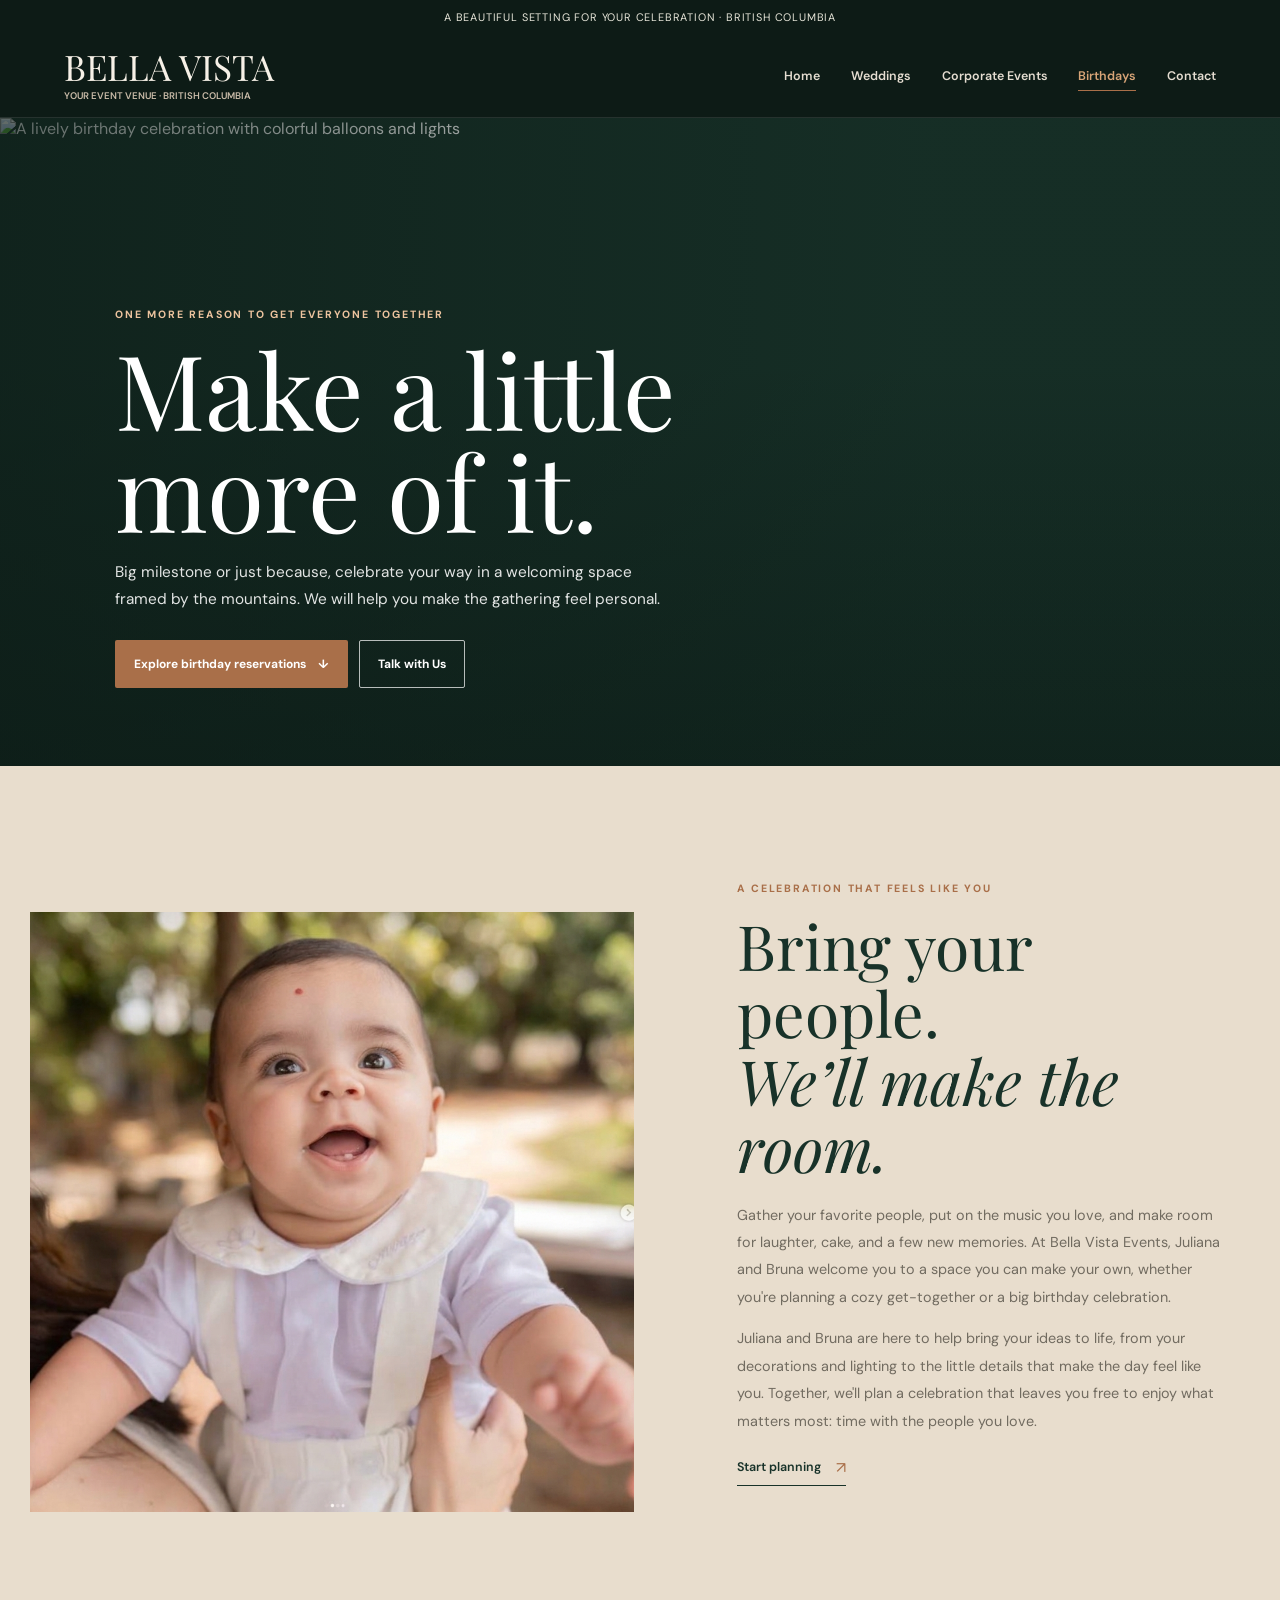
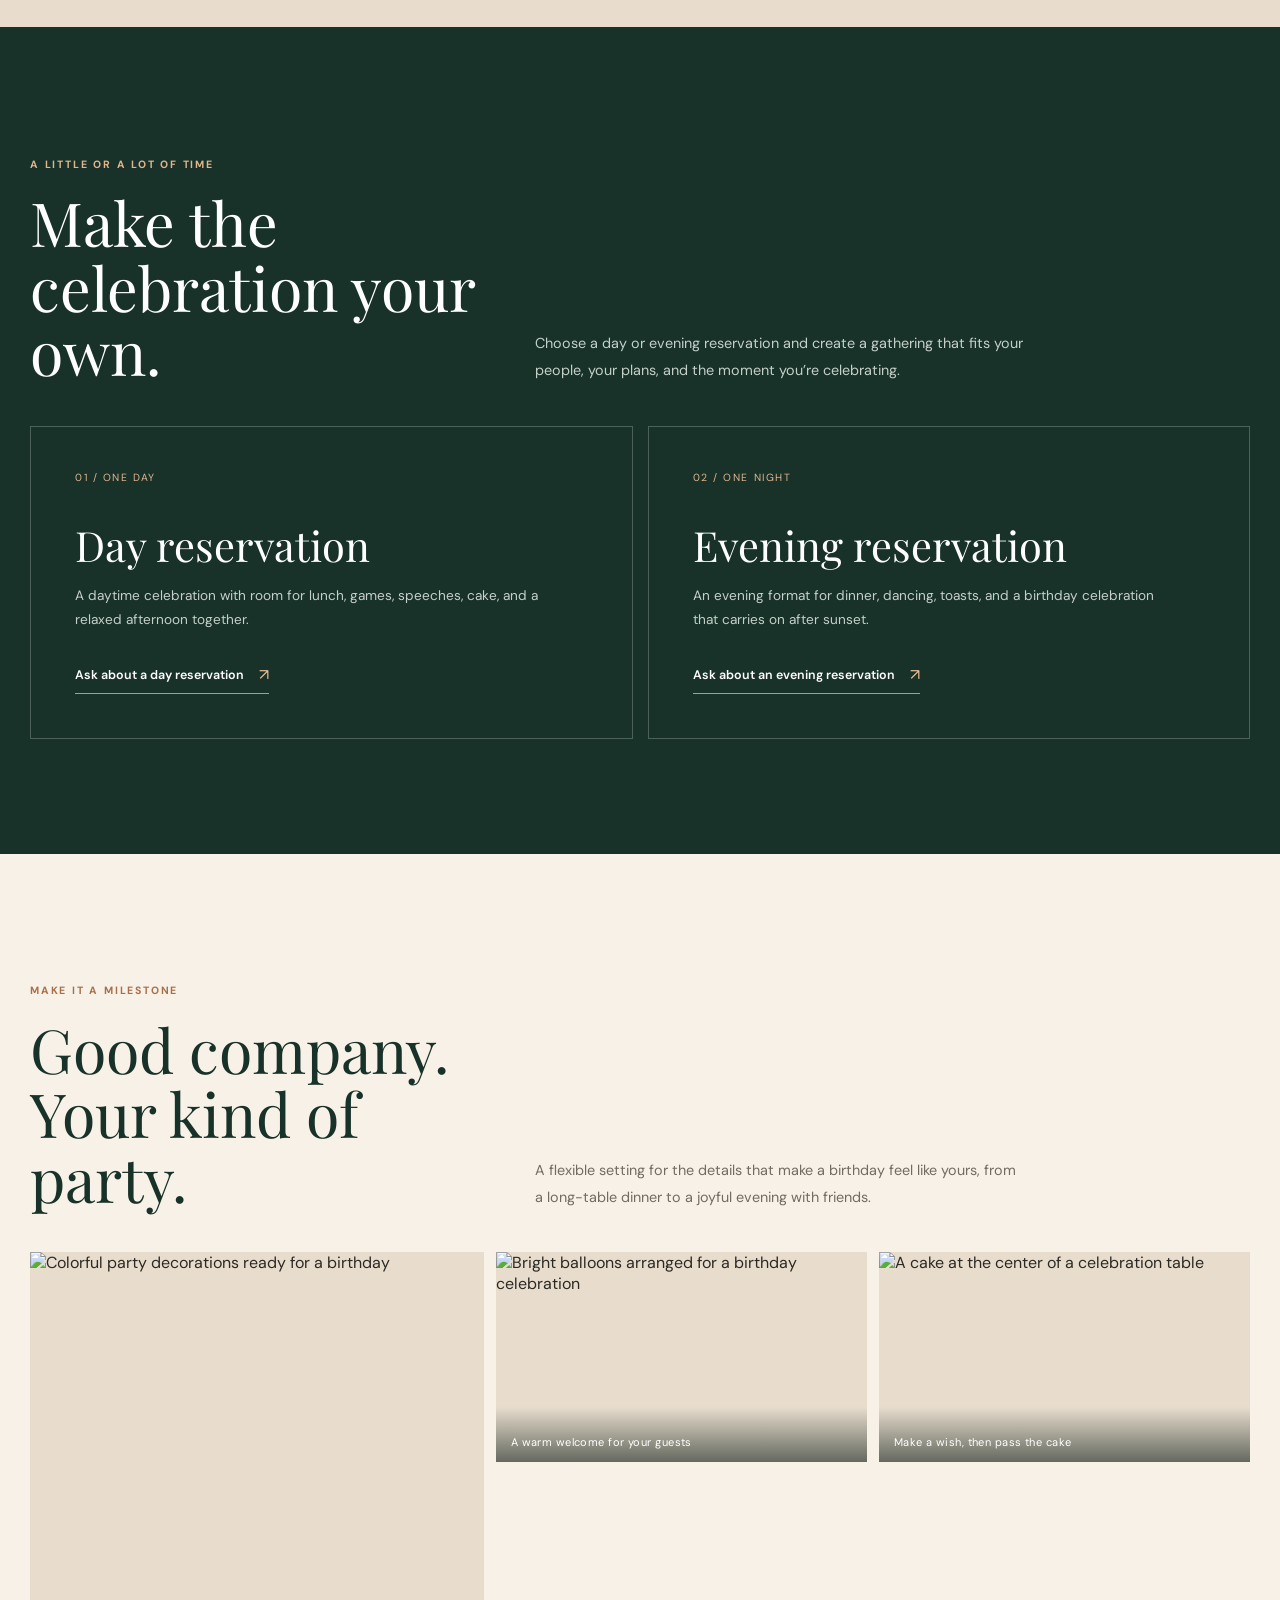
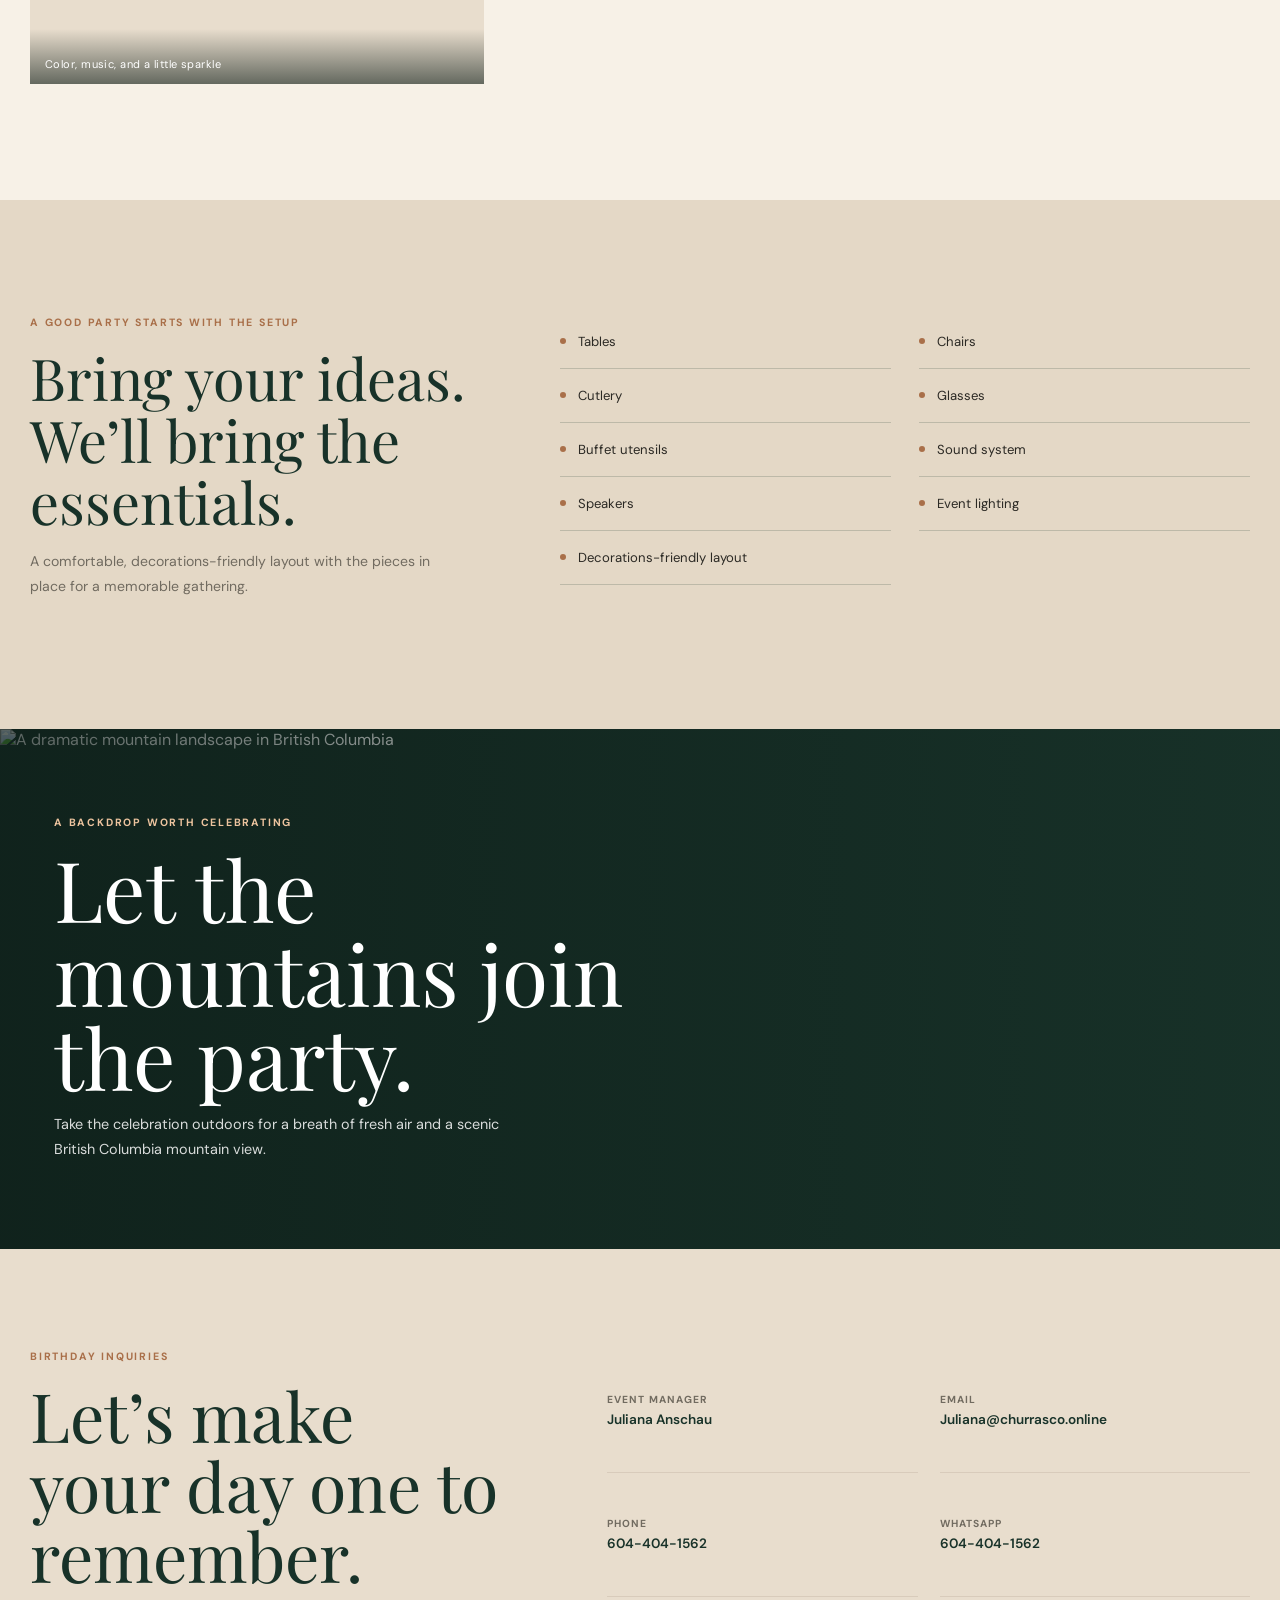
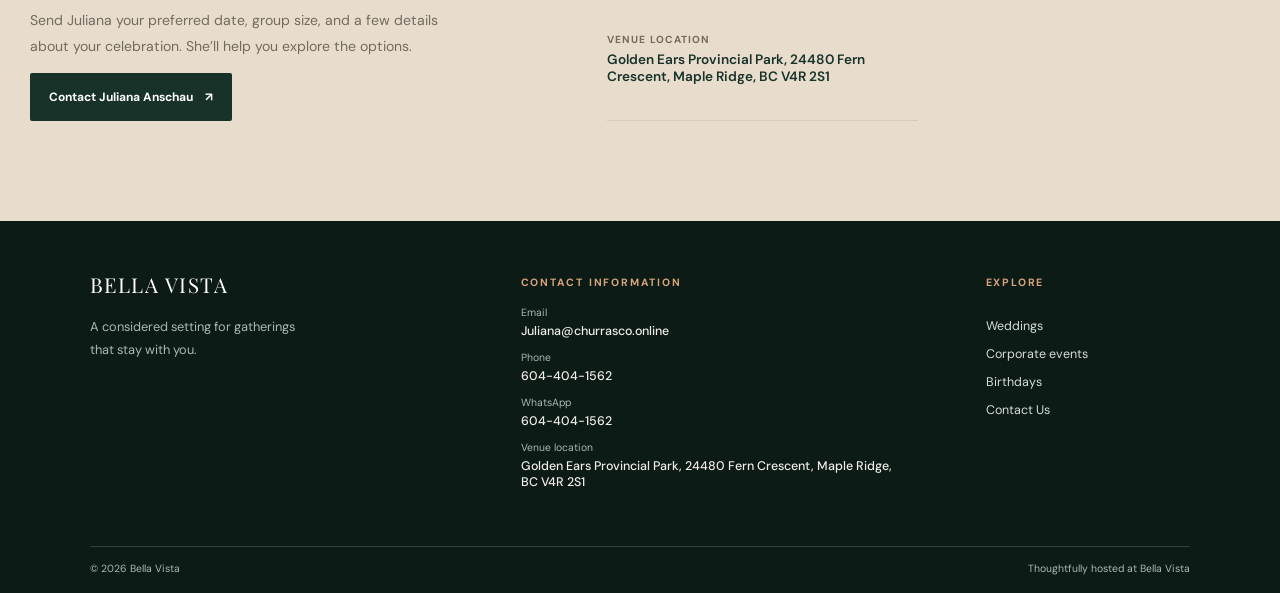
==== commit 15c54c02: "Update venue pages, wedding carousel, and event imagery" ====
--- a/birthdays.html
+++ b/birthdays.html
@@ -21,10 +21,10 @@
   <main>
     <section class="page-hero">
       <img src="https://images.unsplash.com/photo-1530103862676-de8c9debad1d?auto=format&amp;fit=crop&amp;w=2200&amp;q=90" alt="A lively birthday celebration with colorful balloons and lights" fetchpriority="high" />
-      <div class="page-hero-content"><p class="eyebrow">ONE MORE REASON TO GET EVERYONE TOGETHER</p><h1>Make a little<br />more of it.</h1><p>Big milestone or just because, celebrate your way in a welcoming space framed by the mountains. Juliana Anschau will help you make the gathering feel personal.</p><div class="hero-actions"><a class="button" href="#packages">Explore birthday reservations <span aria-hidden="true">↓</span></a><a class="button button-outline" href="#contact">Talk with Juliana</a></div></div>
+      <div class="page-hero-content"><p class="eyebrow">ONE MORE REASON TO GET EVERYONE TOGETHER</p><h1>Make a little<br />more of it.</h1><p>Big milestone or just because, celebrate your way in a welcoming space framed by the mountains. We will help you make the gathering feel personal.</p><div class="hero-actions"><a class="button" href="#packages">Explore birthday reservations <span aria-hidden="true">↓</span></a><a class="button button-outline" href="#contact">Talk with Us</a></div></div>
     </section>
 
-    <section class="content-section story-section"><div class="section-inner story-grid"><img class="story-image" src="https://images.unsplash.com/photo-1464366400600-7168b8af9bc3?auto=format&amp;fit=crop&amp;w=1200&amp;q=85" alt="A celebration cake ready to be shared with friends" loading="lazy" /><div class="story-copy"><p class="eyebrow">A CELEBRATION THAT FEELS LIKE YOU</p><h2>Bring your people.<br /><em>We’ll make the room.</em></h2><p>Set the table, cue the music, and make space for the people who make the year worth celebrating. Alder & Summit offers a flexible, decorations-friendly setting for birthdays of every size and style.</p><p>Event Manager Juliana Anschau can help you coordinate the room, lighting, and practical details so you can enjoy the day with your guests.</p><a class="text-link text-link-dark" href="contact.html?event=birthday">Start planning <b aria-hidden="true">↗</b></a></div></div></section>
+    <section class="content-section story-section"><div class="section-inner story-grid"><img class="story-image" src="images/birthdays.png" alt="A celebration cake ready to be shared with friends" loading="lazy" /><div class="story-copy"><p class="eyebrow">A CELEBRATION THAT FEELS LIKE YOU</p><h2>Bring your people.<br /><em>We’ll make the room.</em></h2><p>Gather your favorite people, put on the music you love, and make room for laughter, cake, and a few new memories. At Bella Vista Events, Juliana and Bruna welcome you to a space you can make your own, whether you're planning a cozy get-together or a big birthday celebration.</p><p>Juliana and Bruna are here to help bring your ideas to life, from your decorations and lighting to the little details that make the day feel like you. Together, we'll plan a celebration that leaves you free to enjoy what matters most: time with the people you love.</p><a class="text-link text-link-dark" href="contact.html?event=birthday">Start planning <b aria-hidden="true">↗</b></a></div></div></section>
 
     <section class="content-section packages-section" id="packages"><div class="section-inner"><div class="section-heading"><p class="eyebrow">A LITTLE OR A LOT OF TIME</p><h2>Make the celebration your own.</h2><p class="section-heading-copy">Choose a day or evening reservation and create a gathering that fits your people, your plans, and the moment you’re celebrating.</p></div><div class="package-grid"><article class="package-card"><span class="package-number">01 / ONE DAY</span><h3>Day reservation</h3><p>A daytime celebration with room for lunch, games, speeches, cake, and a relaxed afternoon together.</p><a class="text-link" href="contact.html?event=birthday&amp;package=one-day">Ask about a day reservation <b aria-hidden="true">↗</b></a></article><article class="package-card"><span class="package-number">02 / ONE NIGHT</span><h3>Evening reservation</h3><p>An evening format for dinner, dancing, toasts, and a birthday celebration that carries on after sunset.</p><a class="text-link" href="contact.html?event=birthday&amp;package=one-night">Ask about an evening reservation <b aria-hidden="true">↗</b></a></article></div></div></section>
 
--- a/venue.css
+++ b/venue.css
@@ -58,6 +58,8 @@
 .wordmark-main { font-family: "Playfair Display", Georgia, serif; font-size: 1.28rem; letter-spacing: 0.075em; line-height: 1; }
 .wordmark-main i { color: var(--copper); font-style: normal; }
 .wordmark-sub { color: #c9bba8; font-size: 0.54rem; font-weight: 600; letter-spacing: 0.22em; }
+.site-header .wordmark-main { font-size: 2.2rem; letter-spacing: 0; }
+.site-header .wordmark-sub { font-size: 0.6rem; letter-spacing: 0; }
 .main-nav { display: flex; align-items: center; gap: clamp(16px, 2.4vw, 34px); }
 .main-nav a { position: relative; padding: 8px 0; color: #e5ddd1; font-size: 0.78rem; font-weight: 600; text-decoration: none; transition: color 160ms ease; }
 .main-nav a:hover, .main-nav a.is-current { color: #d7a477; }
@@ -97,9 +99,9 @@
 .text-link b { color: #e9bd96; font-size: 1rem; font-weight: 400; }
 
 .host-note { display: grid; grid-template-columns: 1.05fr 0.95fr; align-items: center; gap: clamp(36px, 8vw, 120px); max-width: 1380px; margin: 0 auto; padding: clamp(64px, 10vw, 140px) clamp(24px, 8vw, 120px); }
-.host-note-image { position: relative; min-height: 430px; }
-.host-note-image img { position: absolute; inset: 0; height: 100%; object-fit: cover; }
-.host-note-image span { position: absolute; right: 0; bottom: 0; max-width: 100%; padding: 12px 15px; background: var(--forest-deep); color: white; font-size: 0.6rem; letter-spacing: 0.12em; line-height: 1.6; text-align: right; }
+.host-note-image { min-height: 0; }
+.host-note-image img { height: auto; aspect-ratio: 4 / 3; object-fit: cover; }
+.host-note-image span { display: block; padding-top: 10px; color: var(--muted); font-size: 0.6rem; letter-spacing: 0; line-height: 1.6; }
 .host-note-image span a { color: inherit; }
 .host-note-copy { max-width: 460px; }
 .host-note h2 { margin-bottom: 22px; color: var(--forest); font-size: 3.65rem; line-height: 1.1; }
@@ -136,6 +138,26 @@
 .story-copy h2 { margin-bottom: 20px; color: var(--forest); font-size: 3.9rem; line-height: 1.08; }
 .story-copy p:not(.eyebrow) { color: var(--muted); font-size: 0.9rem; line-height: 1.9; }
 
+.wedding-carousel { min-width: 0; }
+.carousel-viewport { display: flex; aspect-ratio: 3 / 2; overflow-x: auto; scroll-snap-type: x mandatory; scrollbar-width: none; overscroll-behavior-x: contain; background: var(--forest-deep); }
+.carousel-viewport::-webkit-scrollbar { display: none; }
+.carousel-viewport img { flex: 0 0 100%; width: 100%; min-width: 0; height: 100%; object-fit: contain; scroll-snap-align: start; }
+.carousel-controls { display: flex; align-items: center; justify-content: space-between; gap: 8px; padding-top: 12px; }
+.carousel-controls[hidden], .carousel-status[hidden] { display: none; }
+.carousel-arrow { display: grid; place-items: center; flex: 0 0 44px; width: 44px; height: 44px; padding: 0; border: 1px solid var(--line); border-radius: 0; background: transparent; color: var(--forest); font-size: 1.4rem; }
+.carousel-arrow:hover { background: var(--forest); color: var(--paper); }
+.carousel-dots { display: flex; flex-wrap: wrap; justify-content: center; gap: 0; }
+.carousel-dot { display: grid; place-items: center; width: 24px; height: 32px; padding: 0; border: 0; background: transparent; }
+.carousel-dot::before { content: ""; width: 6px; height: 6px; border-radius: 50%; background: var(--muted); }
+.carousel-dot[aria-current="true"]::before { width: 10px; height: 10px; background: var(--forest); }
+.carousel-status { margin: 4px 0 0; color: var(--muted); text-align: center; font-size: 0.75rem; font-variant-numeric: tabular-nums; }
+
+@media (min-width: 721px) {
+  .story-grid:has(> img[src="images/birthdays.png"]) { align-items: start; }
+  .story-image[src="images/birthdays.png"] { margin-top: calc(0.66rem * 1.5 + 15px); }
+  .story-grid:has(> img[src="images/birthdays.png"]) .story-copy h2 { margin-top: 0; }
+}
+
 .packages-section { background: var(--forest); color: #fff; }
 .packages-section .section-heading h2 { color: #fff; }
 .packages-section .section-heading-copy { color: #c5d0c9; }
@@ -201,11 +223,20 @@
 .contact-page-intro .section-inner { display: grid; grid-template-columns: 1fr 0.6fr; align-items: end; gap: 40px; }
 .contact-page-intro h1 { max-width: 740px; margin: 0; color: var(--forest); font-size: 6.2rem; line-height: 0.98; }
 .contact-page-intro > .section-inner > p { max-width: 360px; margin-bottom: 4px; color: var(--muted); font-size: 0.9rem; line-height: 1.8; }
+.team-section { padding: 0 24px 70px; }
+.team-photo { display: block; width: 100%; height: auto; }
+.team-bios { display: grid; grid-template-columns: repeat(2, minmax(0, 1fr)); gap: 48px; padding-top: 36px; }
+.team-bio { min-width: 0; }
+.team-bio h2 { margin-bottom: 22px; color: var(--forest); font-size: 2.4rem; line-height: 1.15; }
+.team-bio h2 span { display: block; margin-top: 10px; font-family: "DM Sans", sans-serif; font-size: 0.85rem; font-weight: 600; }
+.team-bio p { margin-bottom: 18px; color: var(--muted); font-size: 0.95rem; line-height: 1.85; }
+.team-bio p:last-child { margin-bottom: 0; }
 .contact-page-main { padding: 0 24px 90px; }
 .contact-page-grid { display: grid; grid-template-columns: 0.85fr 1.15fr; gap: 18px; width: min(100%, 1220px); margin: 0 auto; }
 .contact-manager-card { padding: clamp(25px, 4vw, 46px); background: var(--forest); color: #fff; }
 .contact-manager-card .eyebrow { color: #e1b58d; }
 .contact-manager-card h2 { margin: 0 0 26px; color: #fff; font-size: 2.4rem; }
+.contact-manager-photo { display: block; width: 100%; max-width: 320px; height: auto; margin-bottom: 24px; }
 .contact-manager-card .contact-details { grid-template-columns: 1fr; }
 .contact-manager-card .contact-details li { border-color: rgb(255 255 255 / 18%); }
 .contact-manager-card .contact-details span { color: #b7c5bd; }
@@ -260,7 +291,6 @@
   .event-card-content { padding: 20px 24px 27px; }
   .event-card h2 { font-size: 3.6rem; }
   .host-note { grid-template-columns: 1fr; gap: 31px; padding: 65px 23px; }
-  .host-note-image { min-height: 330px; }
   .host-note-copy { max-width: 560px; }
   .page-hero { min-height: 690px; min-height: 76svh; }
   .page-hero-content { padding: 60px 24px 52px; }
@@ -293,12 +323,15 @@
   .footer-bottom { flex-direction: column; gap: 6px; }
   .contact-page-intro .section-inner { grid-template-columns: 1fr; gap: 17px; }
   .contact-page-intro h1 { font-size: 4.1rem; }
+  .team-bios { grid-template-columns: 1fr; gap: 32px; padding-top: 28px; }
   .contact-page-grid { grid-template-columns: 1fr; }
 }
 
 @media (max-width: 420px) {
   .manager-banner { flex-wrap: wrap; gap: 3px; padding: 6px 10px; }
   .wordmark-main { font-size: 1.1rem; }
+  .site-header .wordmark-main { font-size: 1.8rem; }
+  .site-header .wordmark-sub { max-width: 190px; font-size: 0.55rem; line-height: 1.5; }
   .home-intro h1 { font-size: 2.8rem; }
   .page-hero h1 { font-size: 3.35rem; }
   .event-card h2 { font-size: 3rem; }
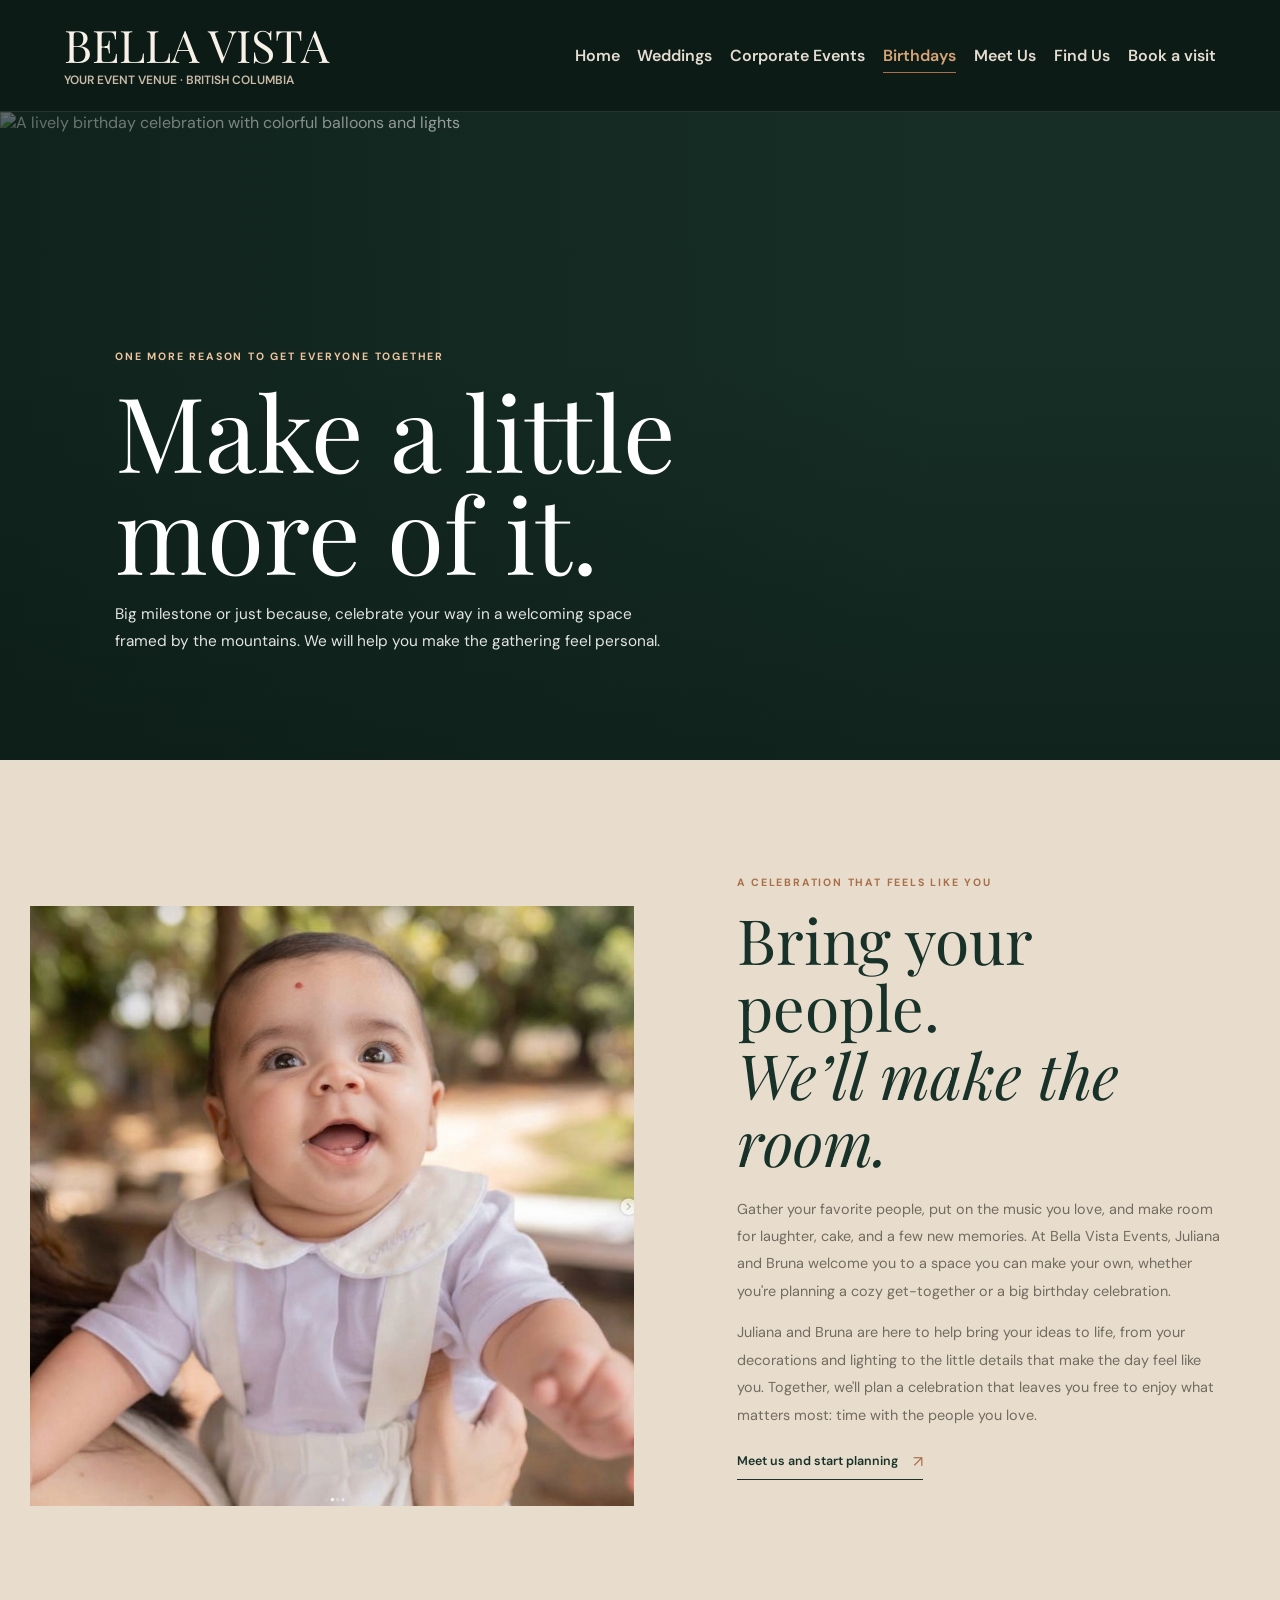
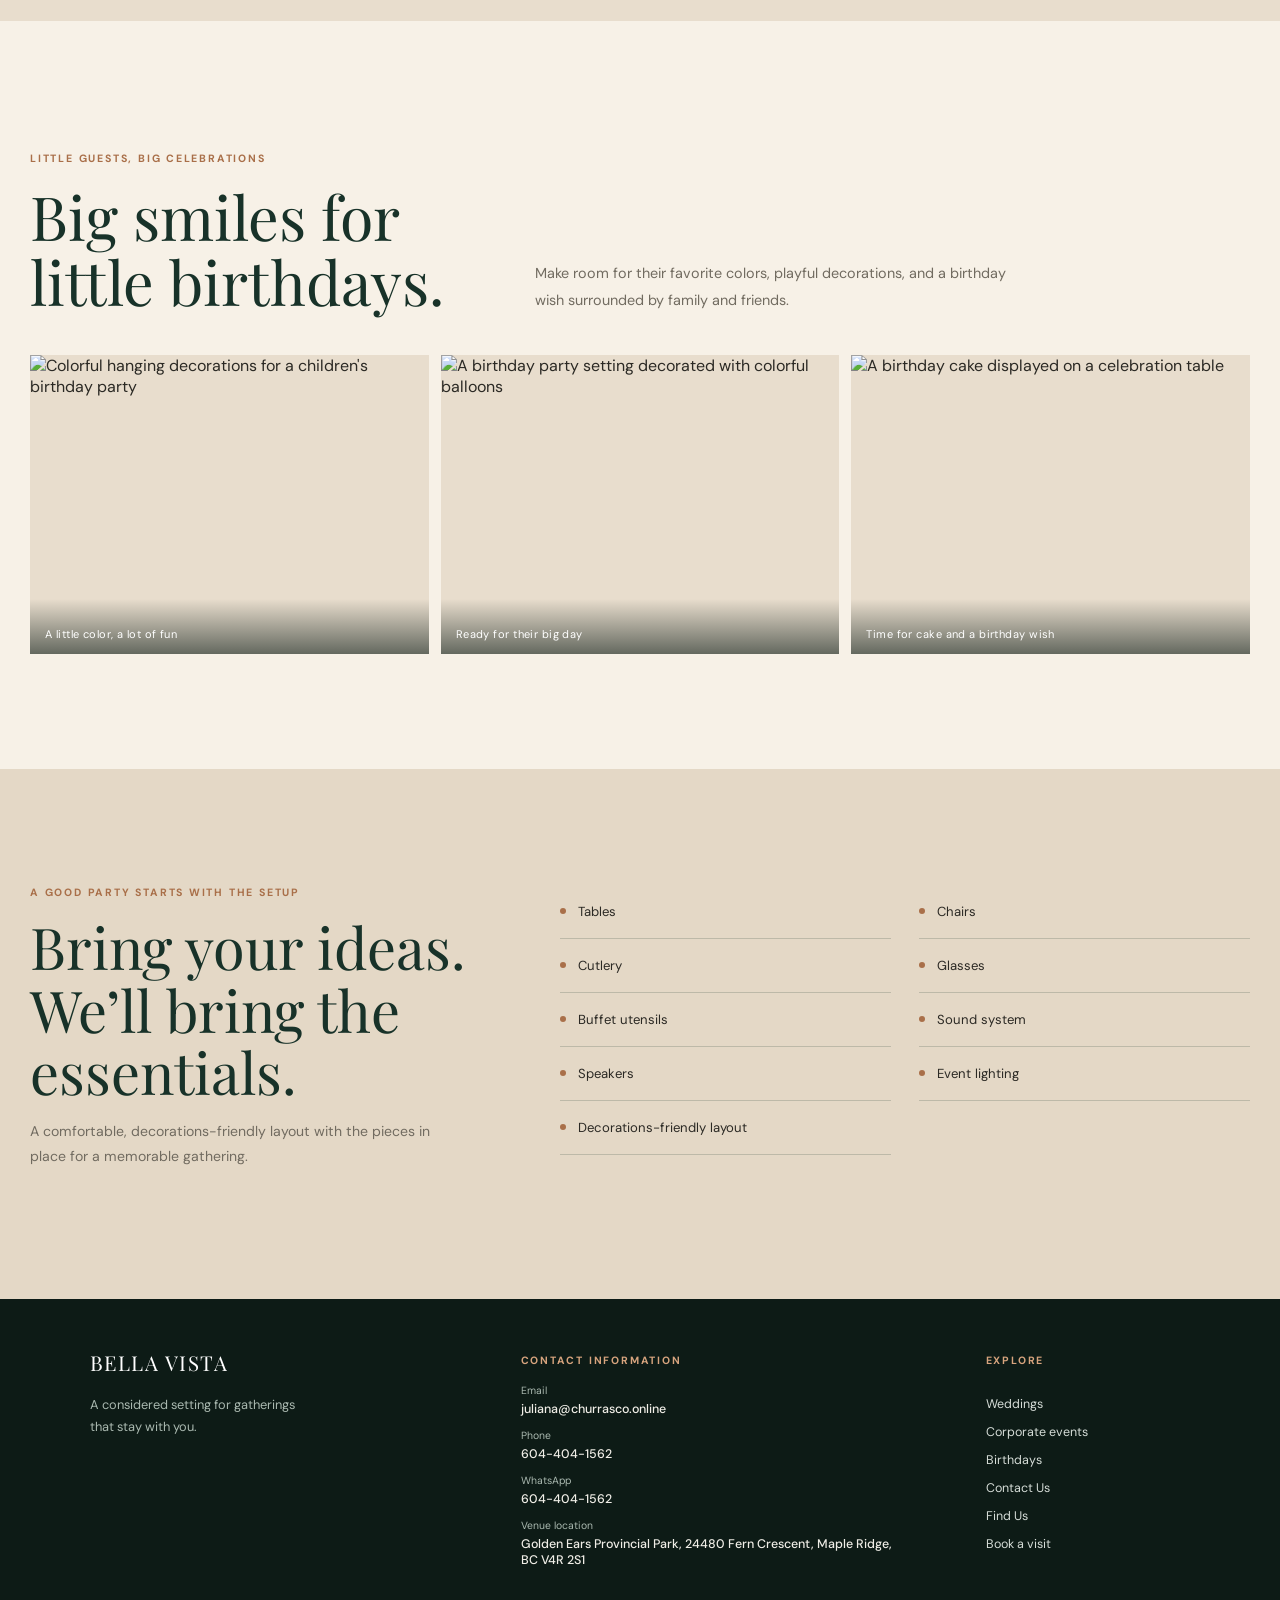
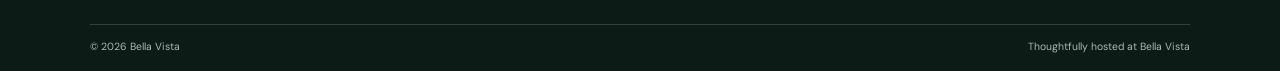
==== commit fbe93d9b: "Updated site with Find Us page and Book a Visit page. Remodeled venue layout." ====
--- a/birthdays.html
+++ b/birthdays.html
@@ -21,20 +21,28 @@
   <main>
     <section class="page-hero">
       <img src="https://images.unsplash.com/photo-1530103862676-de8c9debad1d?auto=format&amp;fit=crop&amp;w=2200&amp;q=90" alt="A lively birthday celebration with colorful balloons and lights" fetchpriority="high" />
-      <div class="page-hero-content"><p class="eyebrow">ONE MORE REASON TO GET EVERYONE TOGETHER</p><h1>Make a little<br />more of it.</h1><p>Big milestone or just because, celebrate your way in a welcoming space framed by the mountains. We will help you make the gathering feel personal.</p><div class="hero-actions"><a class="button" href="#packages">Explore birthday reservations <span aria-hidden="true">↓</span></a><a class="button button-outline" href="#contact">Talk with Us</a></div></div>
+      <div class="page-hero-content"><p class="eyebrow">ONE MORE REASON TO GET EVERYONE TOGETHER</p><h1>Make a little<br />more of it.</h1><p>Big milestone or just because, celebrate your way in a welcoming space framed by the mountains. We will help you make the gathering feel personal.</p></div>
     </section>
 
-    <section class="content-section story-section"><div class="section-inner story-grid"><img class="story-image" src="images/birthdays.png" alt="A celebration cake ready to be shared with friends" loading="lazy" /><div class="story-copy"><p class="eyebrow">A CELEBRATION THAT FEELS LIKE YOU</p><h2>Bring your people.<br /><em>We’ll make the room.</em></h2><p>Gather your favorite people, put on the music you love, and make room for laughter, cake, and a few new memories. At Bella Vista Events, Juliana and Bruna welcome you to a space you can make your own, whether you're planning a cozy get-together or a big birthday celebration.</p><p>Juliana and Bruna are here to help bring your ideas to life, from your decorations and lighting to the little details that make the day feel like you. Together, we'll plan a celebration that leaves you free to enjoy what matters most: time with the people you love.</p><a class="text-link text-link-dark" href="contact.html?event=birthday">Start planning <b aria-hidden="true">↗</b></a></div></div></section>
+    <section class="content-section story-section"><div class="section-inner story-grid"><img class="story-image" src="images/birthdays.png" alt="A celebration cake ready to be shared with friends" loading="lazy" /><div class="story-copy"><p class="eyebrow">A CELEBRATION THAT FEELS LIKE YOU</p><h2>Bring your people.<br /><em>We’ll make the room.</em></h2><p>Gather your favorite people, put on the music you love, and make room for laughter, cake, and a few new memories. At Bella Vista Events, Juliana and Bruna welcome you to a space you can make your own, whether you're planning a cozy get-together or a big birthday celebration.</p><p>Juliana and Bruna are here to help bring your ideas to life, from your decorations and lighting to the little details that make the day feel like you. Together, we'll plan a celebration that leaves you free to enjoy what matters most: time with the people you love.</p><a class="text-link text-link-dark" href="contact.html?event=birthday">Meet us and start planning <b aria-hidden="true">↗</b></a></div></div></section>
 
-    <section class="content-section packages-section" id="packages"><div class="section-inner"><div class="section-heading"><p class="eyebrow">A LITTLE OR A LOT OF TIME</p><h2>Make the celebration your own.</h2><p class="section-heading-copy">Choose a day or evening reservation and create a gathering that fits your people, your plans, and the moment you’re celebrating.</p></div><div class="package-grid"><article class="package-card"><span class="package-number">01 / ONE DAY</span><h3>Day reservation</h3><p>A daytime celebration with room for lunch, games, speeches, cake, and a relaxed afternoon together.</p><a class="text-link" href="contact.html?event=birthday&amp;package=one-day">Ask about a day reservation <b aria-hidden="true">↗</b></a></article><article class="package-card"><span class="package-number">02 / ONE NIGHT</span><h3>Evening reservation</h3><p>An evening format for dinner, dancing, toasts, and a birthday celebration that carries on after sunset.</p><a class="text-link" href="contact.html?event=birthday&amp;package=one-night">Ask about an evening reservation <b aria-hidden="true">↗</b></a></article></div></div></section>
-
-    <section class="content-section gallery-section"><div class="section-inner"><div class="section-heading"><p class="eyebrow">MAKE IT A MILESTONE</p><h2>Good company. Your kind of party.</h2><p class="section-heading-copy">A flexible setting for the details that make a birthday feel like yours, from a long-table dinner to a joyful evening with friends.</p></div><div class="gallery-grid"><figure><img src="https://images.unsplash.com/photo-1513151233558-d860c5398176?auto=format&amp;fit=crop&amp;w=1200&amp;q=85" alt="Colorful party decorations ready for a birthday" loading="lazy" /><figcaption>Color, music, and a little sparkle</figcaption></figure><figure><img src="https://images.unsplash.com/photo-1530103862676-de8c9debad1d?auto=format&amp;fit=crop&amp;w=900&amp;q=85" alt="Bright balloons arranged for a birthday celebration" loading="lazy" /><figcaption>A warm welcome for your guests</figcaption></figure><figure><img src="https://images.unsplash.com/photo-1464366400600-7168b8af9bc3?auto=format&amp;fit=crop&amp;w=900&amp;q=85" alt="A cake at the center of a celebration table" loading="lazy" /><figcaption>Make a wish, then pass the cake</figcaption></figure></div></div></section>
+    <section class="content-section gallery-section">
+      <div class="section-inner">
+        <div class="section-heading">
+          <p class="eyebrow">LITTLE GUESTS, BIG CELEBRATIONS</p>
+          <h2>Big smiles for little birthdays.</h2>
+          <p class="section-heading-copy">Make room for their favorite colors, playful decorations, and a birthday wish surrounded by family and friends.</p>
+        </div>
+        <div class="gallery-grid birthday-gallery">
+          <figure><img src="https://images.unsplash.com/photo-1513151233558-d860c5398176?auto=format&amp;fit=crop&amp;w=1200&amp;q=85" alt="Colorful hanging decorations for a children's birthday party" loading="lazy" /><figcaption>A little color, a lot of fun</figcaption></figure>
+          <figure><img src="https://images.unsplash.com/photo-1530103862676-de8c9debad1d?auto=format&amp;fit=crop&amp;w=1200&amp;q=85" alt="A birthday party setting decorated with colorful balloons" loading="lazy" /><figcaption>Ready for their big day</figcaption></figure>
+          <figure><img src="https://images.unsplash.com/photo-1464366400600-7168b8af9bc3?auto=format&amp;fit=crop&amp;w=1200&amp;q=85" alt="A birthday cake displayed on a celebration table" loading="lazy" /><figcaption>Time for cake and a birthday wish</figcaption></figure>
+        </div>
+      </div>
+    </section>
 
     <section class="content-section amenities-section"><div class="section-inner amenity-layout"><div class="amenity-intro"><p class="eyebrow">A GOOD PARTY STARTS WITH THE SETUP</p><h2>Bring your ideas. We’ll bring the essentials.</h2><p>A comfortable, decorations-friendly layout with the pieces in place for a memorable gathering.</p></div><ul class="amenity-list"><li>Tables</li><li>Chairs</li><li>Cutlery</li><li>Glasses</li><li>Buffet utensils</li><li>Sound system</li><li>Speakers</li><li>Event lighting</li><li>Decorations-friendly layout</li></ul></div></section>
 
-    <section class="mountain-section"><img src="https://images.unsplash.com/photo-1500530855697-b586d89ba3ee?auto=format&amp;fit=crop&amp;w=2000&amp;q=85" alt="A dramatic mountain landscape in British Columbia" loading="lazy" /><div class="mountain-copy"><p class="eyebrow">A BACKDROP WORTH CELEBRATING</p><h2>Let the mountains join the party.</h2><p>Take the celebration outdoors for a breath of fresh air and a scenic British Columbia mountain view.</p></div></section>
-
-    <section class="contact-section" id="contact"><div class="contact-layout section-inner"><div class="contact-copy"><p class="eyebrow">BIRTHDAY INQUIRIES</p><h2>Let’s make your day one to remember.</h2><p>Send Juliana your preferred date, group size, and a few details about your celebration. She’ll help you explore the options.</p><a class="button button-dark" href="contact.html?event=birthday">Contact Juliana Anschau <span aria-hidden="true">↗</span></a></div><ul class="contact-details" aria-label="Contact Information"><li><span>Event Manager</span><strong>Juliana Anschau</strong></li><li><span>Email</span><a href="mailto:?subject=Birthday%20inquiry">[insert email address]</a></li><li><span>Phone</span><a href="tel:">[insert phone number]</a></li><li><span>WhatsApp</span><a href="https://wa.me/" target="_blank" rel="noopener">[insert WhatsApp number]</a></li><li><span>Venue location</span><strong>[insert location], British Columbia</strong></li></ul></div></section>
   </main>
   <footer class="site-footer"><div class="footer-main"><div class="footer-brand"><a class="wordmark wordmark-light" href="index.html"><span class="wordmark-main">ALDER <i>&</i> SUMMIT</span><span class="wordmark-sub">BRITISH COLUMBIA</span></a><p>A considered setting for gatherings that stay with you.</p></div><div class="footer-contact"><p class="eyebrow">CONTACT INFORMATION</p><p><span>Event Manager</span><strong>Juliana Anschau</strong></p><p><span>Email</span><strong>[insert email address]</strong></p><p><span>Phone</span><strong>[insert phone number]</strong></p><p><span>WhatsApp</span><strong>[insert WhatsApp number]</strong></p><p><span>Venue location</span><strong>[insert location], British Columbia</strong></p></div><div class="footer-links"><p class="eyebrow">EXPLORE</p><a href="weddings.html">Weddings</a><a href="corporate.html">Corporate events</a><a href="birthdays.html">Birthdays</a><a href="contact.html">Contact Juliana</a></div></div><div class="footer-bottom"><span>© <span data-year></span> Alder & Summit</span><span>Thoughtfully hosted by Juliana Anschau</span></div></footer>
   <script src="site.js"></script>
--- a/venue.css
+++ b/venue.css
@@ -46,11 +46,11 @@
   position: relative;
   z-index: 5;
   display: flex;
-  min-height: 84px;
+  min-height: 112px;
   align-items: center;
   justify-content: space-between;
   gap: 30px;
-  padding: 12px clamp(22px, 5vw, 78px);
+  padding: 22px clamp(22px, 5vw, 78px);
   border-bottom: 1px solid rgb(255 255 255 / 10%);
   background: var(--forest-deep);
 }
@@ -58,11 +58,14 @@
 .wordmark-main { font-family: "Playfair Display", Georgia, serif; font-size: 1.28rem; letter-spacing: 0.075em; line-height: 1; }
 .wordmark-main i { color: var(--copper); font-style: normal; }
 .wordmark-sub { color: #c9bba8; font-size: 0.54rem; font-weight: 600; letter-spacing: 0.22em; }
-.site-header .wordmark-main { font-size: 2.2rem; letter-spacing: 0; }
-.site-header .wordmark-sub { font-size: 0.6rem; letter-spacing: 0; }
-.main-nav { display: flex; align-items: center; gap: clamp(16px, 2.4vw, 34px); }
-.main-nav a { position: relative; padding: 8px 0; color: #e5ddd1; font-size: 0.78rem; font-weight: 600; text-decoration: none; transition: color 160ms ease; }
+.site-header .wordmark-main { font-size: 2.8rem; letter-spacing: 0; }
+.site-header .wordmark-sub { font-size: 0.75rem; letter-spacing: 0; }
+.main-nav { display: flex; align-items: center; gap: clamp(12px, 1.4vw, 24px); }
+.main-nav a { position: relative; padding: 8px 0; color: #e5ddd1; font-size: 1rem; font-weight: 600; text-decoration: none; transition: color 160ms ease, transform 160ms ease; }
 .main-nav a:hover, .main-nav a.is-current { color: #d7a477; }
+@media (hover: hover) and (min-width: 1101px) {
+  .main-nav a:hover, .main-nav a:focus-visible { transform: scale(1.06); }
+}
 .main-nav a.is-current::after { position: absolute; right: 0; bottom: 1px; left: 0; height: 1px; background: var(--copper); content: ""; }
 .menu-toggle { display: none; }
 
@@ -122,6 +125,8 @@
 .button:hover { background: #865538; }
 .button-outline { border-color: rgb(255 255 255 / 70%); background: transparent; }
 .button-outline:hover { border-color: #fff; background: #fff; color: var(--forest); }
+.button-outline-dark { border-color: var(--forest); color: var(--forest); }
+.button-outline-dark:hover { border-color: var(--forest); background: var(--forest); color: var(--paper); }
 .button-dark { background: var(--forest); }
 .button-dark:hover { background: var(--forest-deep); }
 
@@ -151,6 +156,8 @@
 .carousel-dot::before { content: ""; width: 6px; height: 6px; border-radius: 50%; background: var(--muted); }
 .carousel-dot[aria-current="true"]::before { width: 10px; height: 10px; background: var(--forest); }
 .carousel-status { margin: 4px 0 0; color: var(--muted); text-align: center; font-size: 0.75rem; font-variant-numeric: tabular-nums; }
+.carousel-playback { display: flex; align-items: center; justify-content: center; gap: 12px; margin-top: 8px; }
+.carousel-playback .carousel-status { margin: 0; }
 
 @media (min-width: 721px) {
   .story-grid:has(> img[src="images/birthdays.png"]) { align-items: start; }
@@ -171,11 +178,15 @@
 
 .gallery-section { background: var(--paper); }
 .gallery-grid { display: grid; grid-template-columns: 1.1fr 0.9fr 0.9fr; grid-template-rows: 210px 210px; gap: 12px; }
+.wedding-gallery { grid-auto-rows: 210px; }
 .gallery-grid figure { position: relative; min-width: 0; margin: 0; overflow: hidden; background: var(--linen); }
 .gallery-grid figure:first-child { grid-row: span 2; }
 .gallery-grid img { width: 100%; height: 100%; object-fit: cover; transition: transform 500ms ease; }
 .gallery-grid figure:hover img { transform: scale(1.035); }
 .gallery-grid figcaption { position: absolute; right: 0; bottom: 0; left: 0; padding: 28px 15px 13px; background: linear-gradient(transparent, rgb(12 27 22 / 60%)); color: white; font-size: 0.69rem; letter-spacing: 0.04em; }
+.gallery-grid.birthday-gallery { grid-template-columns: repeat(auto-fit, minmax(min(100%, 240px), 1fr)); grid-template-rows: auto; }
+.birthday-gallery figure { aspect-ratio: 4 / 3; }
+.gallery-grid.birthday-gallery figure:first-child { grid-column: auto; grid-row: auto; }
 
 .amenities-section { background: #e4d8c6; }
 .amenity-layout { display: grid; grid-template-columns: 0.8fr 1.2fr; gap: 70px; align-items: start; }
@@ -251,12 +262,70 @@
 .form-field textarea { min-height: 118px; resize: vertical; }
 .form-field input::placeholder, .form-field textarea::placeholder { color: #929a91; }
 .inquiry-form .button { justify-self: start; }
+.inquiry-actions { grid-column: 1 / -1; display: flex; flex-wrap: wrap; gap: 10px; }
 .form-status { grid-column: 1 / -1; min-height: 1em; margin: 0; color: var(--forest); font-size: 0.78rem; }
+
+.visit-page { padding: 54px 24px 80px; }
+.visit-page h1 { margin: 0 0 36px; color: var(--forest); font-size: 3.2rem; line-height: 1.1; }
+.visit-layout { display: grid; grid-template-columns: minmax(0, 0.85fr) minmax(0, 1.15fr); gap: 64px; }
+.visit-layout h2 { margin: 0 0 20px; color: var(--forest); font-size: 1.8rem; }
+.visit-overview > p { margin: 0 0 24px; color: var(--muted); font-size: 0.9rem; line-height: 1.8; }
+.visit-overview > img { height: auto; aspect-ratio: 3 / 2; object-fit: cover; margin-bottom: 28px; }
+.visit-overview .contact-details { grid-template-columns: 1fr; }
+.visit-note { grid-column: 1 / -1; margin: 0; color: var(--muted); font-size: 0.78rem; line-height: 1.65; }
+.visit-consent { grid-column: 1 / -1; display: flex; align-items: flex-start; gap: 10px; color: var(--muted); font-size: 0.78rem; line-height: 1.65; }
+.visit-consent input { flex: 0 0 18px; width: 18px; height: 18px; margin: 2px 0 0; accent-color: var(--forest); }
+.visit-submit, .visit-whatsapp { grid-column: 1 / -1; max-width: 100%; }
+.visit-whatsapp[hidden] { display: none; }
+
+.location-intro { display: grid; grid-template-columns: minmax(0, 1fr) minmax(0, 0.8fr); gap: 64px; margin-bottom: 32px; }
+.location-page h2 { margin: 0 0 14px; color: var(--forest); font-size: 1.8rem; }
+.location-page p:not(.eyebrow) { margin: 0; color: var(--muted); font-size: 0.9rem; line-height: 1.8; }
+.location-intro address { margin-bottom: 16px; color: var(--ink); font-style: normal; font-size: 0.95rem; line-height: 1.8; }
+.location-map { display: block; width: 100%; height: clamp(360px, 60vh, 560px); border: 0; background: var(--linen); }
+.location-map[hidden], .location-map-status[hidden] { display: none; }
+.location-page .location-map-status { padding: 32px 24px; background: var(--linen); }
+.location-map-section > a { margin-top: 16px; }
+.location-visit { display: flex; align-items: center; justify-content: space-between; gap: 32px; margin-top: 40px; padding-top: 32px; border-top: 1px solid var(--line); }
+.location-visit .button { flex-shrink: 0; }
+
+.corporate-dining-grid { display: grid; grid-template-columns: repeat(2, minmax(0, 1fr)); gap: 32px; }
+.corporate-dining-grid figure { margin: 0; min-width: 0; }
+.corporate-dining-grid img { aspect-ratio: 3 / 2; height: auto; object-fit: cover; }
+.corporate-dining-grid h3 { margin: 22px 0 12px; color: var(--forest); font-size: 1.8rem; line-height: 1.2; }
+.corporate-dining-grid p, .corporate-dining-actions p { margin: 0; color: var(--muted); font-size: 0.9rem; line-height: 1.8; }
+.corporate-dining-actions { display: flex; align-items: center; flex-wrap: wrap; gap: 20px 28px; margin-top: 36px; padding-top: 28px; border-top: 1px solid var(--line); }
+.corporate-dining-actions p { flex-basis: 100%; }
+
+@media (max-width: 900px) {
+  .visit-layout { gap: 32px; }
+}
+@media (max-width: 720px) {
+  .visit-page { padding: 40px 22px 60px; }
+  .visit-page h1 { font-size: 2.6rem; margin-bottom: 28px; }
+  .visit-layout { grid-template-columns: 1fr; gap: 40px; }
+  .visit-form-panel { grid-row: 1; }
+  .location-intro { grid-template-columns: 1fr; gap: 24px; }
+  .location-map { height: 380px; }
+  .location-visit { flex-direction: column; align-items: flex-start; gap: 20px; }
+  .corporate-dining-grid { grid-template-columns: 1fr; gap: 36px; }
+}
+
+@media (max-width: 1100px) {
+  .menu-toggle { display: inline-flex; min-height: 44px; align-items: center; gap: 9px; padding: 7px 10px; border: 1px solid rgb(255 255 255 / 25%); border-radius: 2px; background: transparent; color: var(--paper); font-size: 0.9rem; font-weight: 700; }
+  .menu-icon, .menu-icon::before, .menu-icon::after { display: block; width: 16px; height: 1px; background: currentColor; }
+  .menu-icon { position: relative; }
+  .menu-icon::before, .menu-icon::after { position: absolute; left: 0; content: ""; }
+  .menu-icon::before { top: -5px; }
+  .menu-icon::after { top: 5px; }
+  .main-nav { position: absolute; top: 100%; right: 0; left: 0; display: none; align-items: stretch; gap: 0; padding: 8px 20px 17px; border-bottom: 1px solid rgb(255 255 255 / 15%); background: var(--forest-deep); box-shadow: 0 12px 18px rgb(13 27 22 / 24%); }
+  .main-nav.is-open { display: flex; flex-direction: column; }
+  .main-nav a { padding: 12px 3px; border-bottom: 1px solid rgb(255 255 255 / 12%); color: #e5ddd1; font-size: 1rem; }
+  .main-nav a.is-current::after { right: auto; width: 32px; }
+}
 
 @media (max-width: 900px) {
   .site-header { gap: 18px; }
-  .main-nav { gap: 14px; }
-  .main-nav a { font-size: 0.72rem; }
   .home-intro h1 { font-size: 4.1rem; }
   .event-card { min-height: 470px; }
   .event-card h2 { font-size: 2.45rem; }
@@ -272,17 +341,7 @@
 
 @media (max-width: 720px) {
   .manager-banner { min-height: 32px; font-size: 0.59rem; }
-  .site-header { min-height: 73px; padding: 11px 20px; }
-  .menu-toggle { display: inline-flex; min-height: 40px; align-items: center; gap: 9px; padding: 7px 10px; border: 1px solid rgb(255 255 255 / 25%); border-radius: 2px; background: transparent; color: var(--paper); font-size: 0.73rem; font-weight: 700; }
-  .menu-icon, .menu-icon::before, .menu-icon::after { display: block; width: 16px; height: 1px; background: currentColor; }
-  .menu-icon { position: relative; }
-  .menu-icon::before, .menu-icon::after { position: absolute; left: 0; content: ""; }
-  .menu-icon::before { top: -5px; }
-  .menu-icon::after { top: 5px; }
-  .main-nav { position: absolute; top: 100%; right: 0; left: 0; display: none; align-items: stretch; gap: 0; padding: 8px 20px 17px; border-bottom: 1px solid rgb(255 255 255 / 15%); background: var(--forest-deep); box-shadow: 0 12px 18px rgb(13 27 22 / 24%); }
-  .main-nav.is-open { display: flex; flex-direction: column; }
-  .main-nav a { padding: 12px 3px; border-bottom: 1px solid rgb(255 255 255 / 12%); color: #e5ddd1; font-size: 0.82rem; }
-  .main-nav a.is-current::after { right: auto; width: 32px; }
+  .site-header { min-height: 92px; padding: 18px 20px; }
   .home-intro { grid-template-columns: 1fr; gap: 20px; padding: 53px 23px 34px; }
   .home-intro h1 { max-width: 580px; font-size: 3.8rem; }
   .home-intro-copy { max-width: 510px; font-size: 0.87rem; }
@@ -307,6 +366,7 @@
   .package-grid { grid-template-columns: 1fr; }
   .package-card { min-height: 275px; }
   .gallery-grid { grid-template-columns: 1fr 1fr; grid-template-rows: 330px 200px; gap: 8px; }
+  .wedding-gallery { grid-auto-rows: 200px; }
   .gallery-grid figure:first-child { grid-column: 1 / -1; grid-row: auto; }
   .amenity-layout { grid-template-columns: 1fr; gap: 26px; }
   .amenity-intro h2 { font-size: 2.8rem; }
@@ -330,8 +390,8 @@
 @media (max-width: 420px) {
   .manager-banner { flex-wrap: wrap; gap: 3px; padding: 6px 10px; }
   .wordmark-main { font-size: 1.1rem; }
-  .site-header .wordmark-main { font-size: 1.8rem; }
-  .site-header .wordmark-sub { max-width: 190px; font-size: 0.55rem; line-height: 1.5; }
+  .site-header .wordmark-main { font-size: 2.1rem; }
+  .site-header .wordmark-sub { max-width: 190px; font-size: 0.65rem; line-height: 1.5; }
   .home-intro h1 { font-size: 2.8rem; }
   .page-hero h1 { font-size: 3.35rem; }
   .event-card h2 { font-size: 3rem; }
@@ -345,6 +405,7 @@
   .inquiry-form { grid-template-columns: 1fr; }
   .form-field.full, .form-status { grid-column: auto; }
   .gallery-grid { grid-template-rows: 270px 170px; }
+  .wedding-gallery { grid-auto-rows: 170px; }
   .site-footer { padding-right: 20px; padding-left: 20px; }
 }
 
